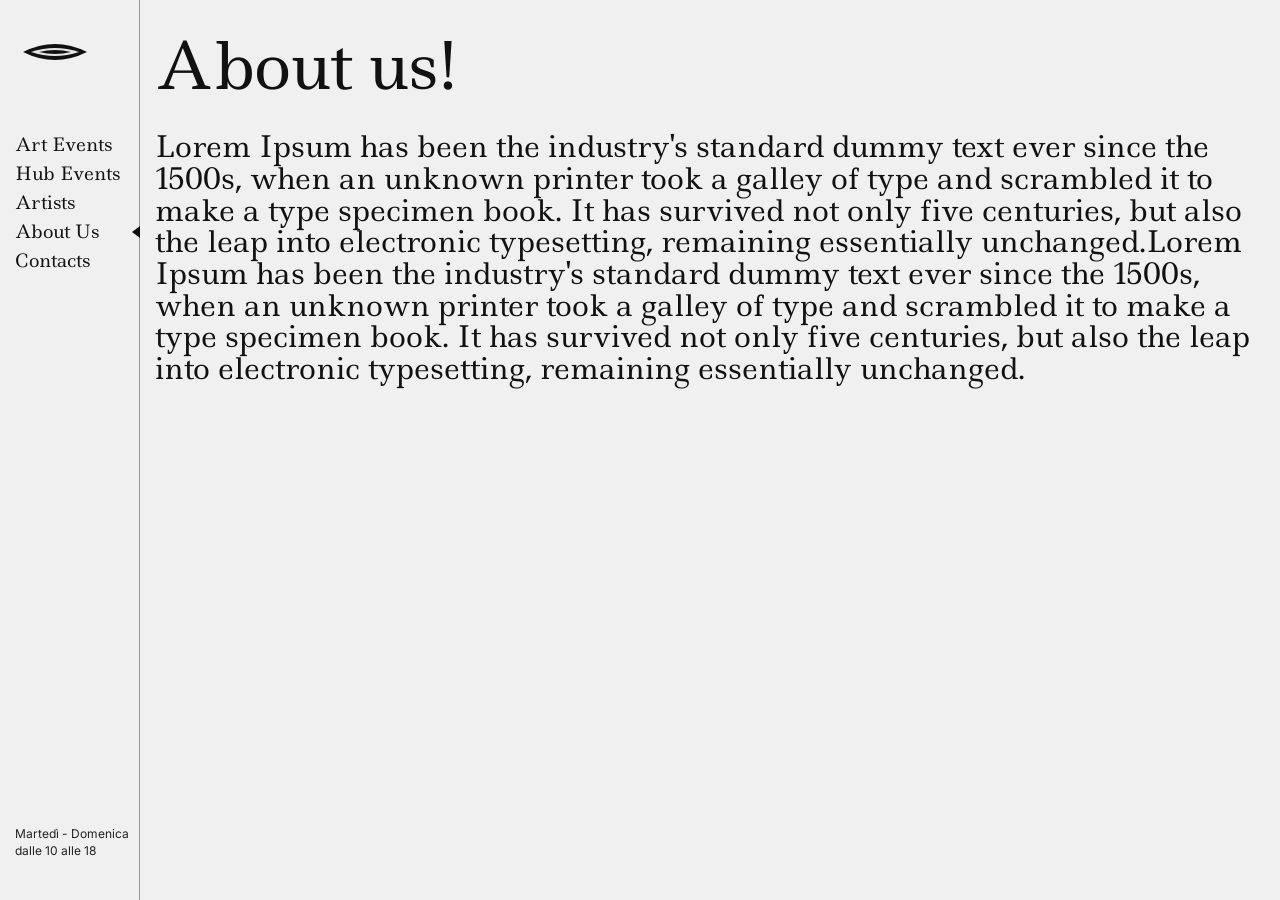
==== about-us.html @ 75cc84e2 "Update about-us.html" ====
<!DOCTYPE html>
<html lang="it">
<head>
    <meta charset="UTF-8">
    <meta name="viewport" content="width=device-width, initial-scale=1.0">
    <title>Aquaria - About Us</title>
    <link rel="preconnect" href="https://fonts.googleapis.com">
    <link rel="preconnect" href="https://fonts.gstatic.com" crossorigin>
    <link href="https://fonts.googleapis.com/css2?family=Inter:wght@400;600;800&family=Ledger&display=swap" rel="stylesheet">
    <link rel="stylesheet" href="style.css">
</head>
<body>

    <header class="mobile-header">
        <a href="index.html" class="logo-mobile">
            <svg viewBox="0 0 100 30" xmlns="http://www.w3.org/2000/svg">
                <path d="M10 15 Q50 -5 90 15 Q50 35 10 15 Z" fill="#111"/>
                <path d="M20 15 Q50 5 80 15 Q50 25 20 15 Z" fill="#e5e5e5"/>
                <path d="M30 15 Q50 10 70 15 Q50 20 30 15 Z" fill="#111"/>
            </svg>
        </a>
        
        <div class="hamburger-menu" id="hamburger-menu">
            <span></span>
            <span></span>
            <span></span>
        </div>
    </header>

    <aside class="sidebar">
        <div class="menu-arrow"></div>

        <a href="index.html" class="logo desktop-logo">
            <svg viewBox="0 0 100 30" xmlns="http://www.w3.org/2000/svg">
                <path d="M10 15 Q50 -5 90 15 Q50 35 10 15 Z" fill="#111"/>
                <path d="M20 15 Q50 5 80 15 Q50 25 20 15 Z" fill="#e5e5e5"/>
                <path d="M30 15 Q50 10 70 15 Q50 20 30 15 Z" fill="#111"/>
            </svg>
        </a>

        <div class="mobile-menu-header">
            <div class="mobile-menu-title">Menu</div>
            <a href="#" class="mobile-lang-switch">Eng-Ita</a>
        </div>

        <nav class="nav-menu">
            <ul>
                <li><a href="art-events.html">Art Events</a></li>
                <li><a href="hub-events.html">Hub Events</a></li>
                <li><a href="artists.html">Artists</a></li>
                <li><a href="about-us.html">About Us</a></li>
                <li><a href="contacts.html">Contacts</a></li>
            </ul>
        </nav>

        <div class="hours">
            Martedì - Domenica<br>
            dalle 10 alle 18
        </div>
    </aside>

    <main class="main-content">
        <header class="content-header" style="margin-bottom: 40px;">
            <h1 class="main-title">About us!</h1>
        </header>
        
        <div class="about-text">
            Lorem Ipsum has been the industry's standard dummy text ever since the 1500s, when an unknown printer took a galley of type and scrambled it to make a type specimen book. It has survived not only five centuries, but also the leap into electronic typesetting, remaining essentially unchanged.Lorem Ipsum has been the industry's standard dummy text ever since the 1500s, when an unknown printer took a galley of type and scrambled it to make a type specimen book. It has survived not only five centuries, but also the leap into electronic typesetting, remaining essentially unchanged.
        </div>
    </main>

    <script src="script.js"></script>
</body>
</html>
---- style.css ----
/* === VARIABILI E RESET === */
:root {
    --bg-color: #f0f0f0; 
    --text-color: #111;
    --sidebar-width: 140px; 
    --font-serif: 'Ledger', serif;
    --font-sans: 'Inter', sans-serif;
}

* { margin: 0; padding: 0; box-sizing: border-box; }

body { background-color: var(--bg-color); color: var(--text-color); display: flex; min-height: 100vh; overflow-x: hidden; }

/* === SIDEBAR E NAVIGAZIONE (Desktop) === */
.sidebar {
    width: var(--sidebar-width); position: fixed; top: 0; left: 0; height: 100vh;
    border-right: 1px solid #999; padding: 40px 15px 30px 15px; display: flex; flex-direction: column;
    background-color: var(--bg-color); z-index: 100;
}
.menu-arrow {
    position: absolute; right: -1px; top: 0; width: 0; height: 0; 
    border-top: 6px solid transparent; border-bottom: 6px solid transparent; border-right: 8px solid #111; 
    transform: translateY(-50%); transition: top 0.25s cubic-bezier(0.25, 1, 0.5, 1), opacity 0.2s ease; 
    pointer-events: none; opacity: 0; 
}
.menu-arrow.show { opacity: 1; }

/* Margine calcolato al millimetro per allineare il menu ai contenuti di destra */
.desktop-logo { display: block; margin-bottom: 68px; width: 100%; max-width: 80px; }
.desktop-logo img, .desktop-logo svg { width: 100%; height: auto; display: block; }

.nav-menu ul { list-style: none; }
.nav-menu li { margin-bottom: 4px; }
.nav-menu a { text-decoration: none; color: var(--text-color); font-family: var(--font-serif); font-size: 1.1rem; transition: color 0.2s ease; display: inline-block; width: 100%; }
.nav-menu a:hover, .nav-menu a.active { color: #111; }

.mobile-menu-header { display: none; }
.hours { margin-top: auto; font-family: var(--font-sans); font-size: 0.75rem; line-height: 1.4; color: #222; margin-bottom: 10px; white-space: nowrap; }

/* === HEADER MOBILE E HAMBURGER === */
.mobile-header { display: none; }
.hamburger-menu { display: flex; width: 30px; height: 22px; cursor: pointer; flex-direction: column; justify-content: space-between; }
.hamburger-menu span { display: block; height: 3px; width: 100%; background-color: var(--text-color); transition: 0.3s ease; }
.hamburger-menu.active span:nth-child(1) { transform: translateY(9.5px) rotate(45deg); }
.hamburger-menu.active span:nth-child(2) { opacity: 0; }
.hamburger-menu.active span:nth-child(3) { transform: translateY(-9.5px) rotate(-45deg); }

/* === MAIN CONTENT === */
.main-content { margin-left: var(--sidebar-width); flex: 1; padding: 40px 15px 0 15px; }
.content-header { display: flex; justify-content: space-between; align-items: flex-start; margin-bottom: 40px; padding-top: 0; }

/* TITOLI (Meno bold e puliti dai margini in eccesso) */
.main-title { 
    font-family: var(--font-serif); 
    font-size: 4rem; 
    line-height: 0.8; 
    margin-bottom: 0; /* Rimosso per non sfasare l'allineamento */
    letter-spacing: -0.02em; 
    font-weight: 300; 
    -webkit-font-smoothing: antialiased; 
    -moz-osx-font-smoothing: grayscale;
}

.events-link { font-family: var(--font-sans); font-size: 1.1rem; color: var(--text-color); text-decoration: none; margin-top: 5px; }
.events-link:hover { text-decoration: underline; }

/* === GALLERY HOME === */
.gallery { display: flex; flex-direction: column; width: 100%; padding-bottom: 50px; }
.gallery-link { display: block; width: 100%; position: relative; margin-bottom: 0; }
.gallery img { width: 100%; height: auto; display: block; border-radius: 8px; object-fit: cover; }
.gallery-overlay { display: none; position: absolute; top: 50%; left: 50%; transform: translate(-50%, -50%); z-index: 10; flex-direction: column; align-items: center; gap: 0; }
.g-date { background-color: white; padding: 2px 6px; font-family: var(--font-sans); font-size: 0.8rem; color: #111; white-space: nowrap; }
.g-artist { background-color: white; padding: 2px 6px; font-family: var(--font-sans); font-size: 0.9rem; font-weight: 400; text-transform: uppercase; color: #111; white-space: nowrap; }

/* === ALTRE PAGINE E FISARMONICA === */
.about-text { font-family: var(--font-serif); font-size: 1.8rem; line-height: 1.1; color: var(--text-color); }
.events-list { width: 100%; border-bottom: 1px solid #111; margin-bottom: 50px; }
.event-item { width: 100%; }

/* Eventi classici: Rimosso padding per allinearsi perfettamente */
.event-header { display: grid; grid-template-columns: 140px 2fr 1fr 80px; padding: 20px 0; cursor: pointer; border-top: 1px solid #111; align-items: start; transition: background-color 0.2s ease; }
.event-item:first-child .event-header { border-top: none; padding-top: 0; }
.event-header:hover { background-color: rgba(0,0,0,0.03); }

.e-date { font-family: var(--font-sans); font-size: 1rem; font-weight: 600; line-height: 1.3; }
.e-title { font-family: var(--font-serif); font-size: 1.35rem; line-height: 1.2; }
.e-loc { font-family: var(--font-sans); font-size: 0.7rem; text-transform: uppercase; line-height: 1.3; color: #333; }

/* Fisarmonica dettagli */
.event-details { max-height: 0; overflow: hidden; opacity: 0; padding: 0; display: grid; grid-template-columns: 140px 2fr 1fr 80px; transition: 0.5s ease; }
.event-item.open .event-details { max-height: 1500px; opacity: 1; padding: 20px 0; }
.e-desc { grid-column: 1 / 3; padding-right: 60px; display: flex; flex-direction: column; }
.e-desc p { font-family: var(--font-serif); font-size: 0.95rem; line-height: 1.15; margin-bottom: 25px; }
.buy-tickets { font-family: var(--font-sans); font-weight: 600; font-size: 1rem; color: #111; text-decoration: none; margin-top: auto; margin-bottom: 20px; }
.e-image { grid-column: 3 / 5; display: flex; }
.e-image img { width: 100%; height: 100%; min-height: 400px; object-fit: cover; display: block; }

/* === ARTISTS MENU === */
.artist-header { 
    display: grid; 
    grid-template-columns: 2fr 2fr 1fr; 
    padding: 20px 0; 
    cursor: pointer; 
    border-top: 1px solid #111; 
    align-items: center; 
    transition: background-color 0.2s ease; 
}
.event-item:first-child .artist-header { border-top: none; padding-top: 0; }
.artist-header:hover { background-color: rgba(0,0,0,0.03); }

/* Nome dell'artista meno bold (600 invece di 800) */
.a-name { font-family: var(--font-sans); font-size: 1.1rem; font-weight: 600; }
.a-category { font-family: var(--font-serif); font-size: 1.1rem; }
.a-date { font-family: var(--font-serif); font-size: 1.1rem; text-align: right; }

.a-desc { grid-column: 1 / -1; padding-right: 0; }
.a-desc p { font-family: var(--font-sans); font-size: 0.95rem; line-height: 1.3; margin-bottom: 20px; }

/* === TEMA BLU PER HUB EVENTS === */
body.hub-page .main-title, body.hub-page .e-date, body.hub-page .e-title, body.hub-page .e-loc, body.hub-page .buy-tickets, body.hub-page .event-header::after { color: #0000ff; }
body.hub-page .events-list, body.hub-page .event-header { border-color: #0000ff; }
body.hub-page .event-item:first-child .event-header { border-top: none; }
body.hub-page .hamburger-menu span { background-color: #0000ff; }
body.hub-page .buy-tickets:hover, body.hub-page .events-link:hover { color: #0000aa; }
body.hub-page .mobile-menu-title, body.hub-page .mobile-lang-switch { color: #0000ff; }
body.hub-page .nav-menu li { border-color: #0000ff; }

/* ========================================================= */
/* === MOBILE (Smartphone)                               === */
/* ========================================================= */
@media (max-width: 768px) {
    .mobile-header { display: flex; justify-content: space-between; align-items: center; position: fixed; top: 0; left: 0; width: 100%; height: 70px; background: var(--bg-color); z-index: 1002; padding: 0 20px; }
    .logo-mobile { width: 70px; display: block; }
    .logo-mobile img, .logo-mobile svg { width: 100%; height: auto; display: block; }
    
    .sidebar { transform: translateX(-100%); width: 100%; padding: 90px 20px 30px 20px; transition: 0.3s ease; border-right: none; z-index: 1001; }
    .sidebar.open { transform: translateX(0); }
    .desktop-logo, .menu-arrow, .hours { display: none; }
    
    .mobile-menu-header { display: flex; justify-content: space-between; align-items: flex-end; margin-bottom: 15px; }
    .mobile-menu-title { font-family: var(--font-serif); font-size: 2.8rem; line-height: 1; color: var(--text-color); }
    
    /* Lingua menu mobile meno bold (600) */
    .mobile-lang-switch { font-family: var(--font-sans); font-weight: 600; font-size: 0.9rem; color: var(--text-color); text-decoration: none; margin-bottom: 4px; }

    .nav-menu ul { border-top: none; } 
    .nav-menu li { margin-bottom: 0; border-bottom: 1px solid #111; }
    
    /* Voci menu mobile meno bold (600) */
    .nav-menu a { font-family: var(--font-sans); font-weight: 600; font-size: 1.1rem; padding: 15px 0; display: block; }

    .main-content { margin-left: 0; padding: 100px 15px 0 15px; }

    /* REGOLE SPECIFICHE HOME MOBILE */
    body.home-page .main-content { padding: 70px 0 0 0; }
    body.home-page .content-header { display: none; }
    body.home-page .gallery img { border-radius: 0; }
    body.home-page .gallery-overlay { display: flex; } 
    
    /* REGOLE GENERALI EVENTI E ARTISTI MOBILE */
    .content-header { flex-direction: column; margin-bottom: 45px; }
    .main-title { font-size: 1.8rem; }
    .events-link { display: none; } 
    
    .event-header { grid-template-columns: 80px 1fr 20px; gap: 10px; padding: 15px 0; align-items: start; }
    .event-item:first-child .event-header, .event-item:first-child .artist-header { padding-top: 0; }
    .e-date { font-size: 0.95rem; font-weight: 800; }
    .e-title { font-size: 1.15rem; }
    .e-loc { display: none; } 
    
    .event-header::after { content: '+'; font-size: 2.2rem; font-weight: 300; font-family: var(--font-sans); justify-self: end; align-self: center; line-height: 0; }
    .event-item.open .event-header::after { content: '−'; font-size: 2.6rem; }

    .event-item.open .event-details { display: flex; flex-direction: column; padding: 10px 0 20px 0; }
    .e-desc { display: contents; }
    .e-desc p { order: 1; padding: 0; margin-bottom: 15px; font-family: var(--font-sans); } 
    .e-image { order: 2; width: 100%; margin-bottom: 0; } 
    .e-image img { min-height: auto; border-radius: 0; } 
    .buy-tickets { order: 3; margin: 15px 0 0 0; font-size: 1.1rem; font-weight: 800; } 

    /* REGOLE SPECIFICHE ARTISTI MOBILE */
    .artist-header { grid-template-columns: 1fr auto; padding: 15px 0; align-items: start; }
    .a-name { font-size: 1rem; grid-column: 1 / 2; }
    .a-category { font-size: 0.95rem; grid-column: 1 / 2; grid-row: 2; color: #555; margin-top: 5px;}
    .a-date { font-size: 0.95rem; grid-column: 2 / 3; grid-row: 1; text-align: right; }
}
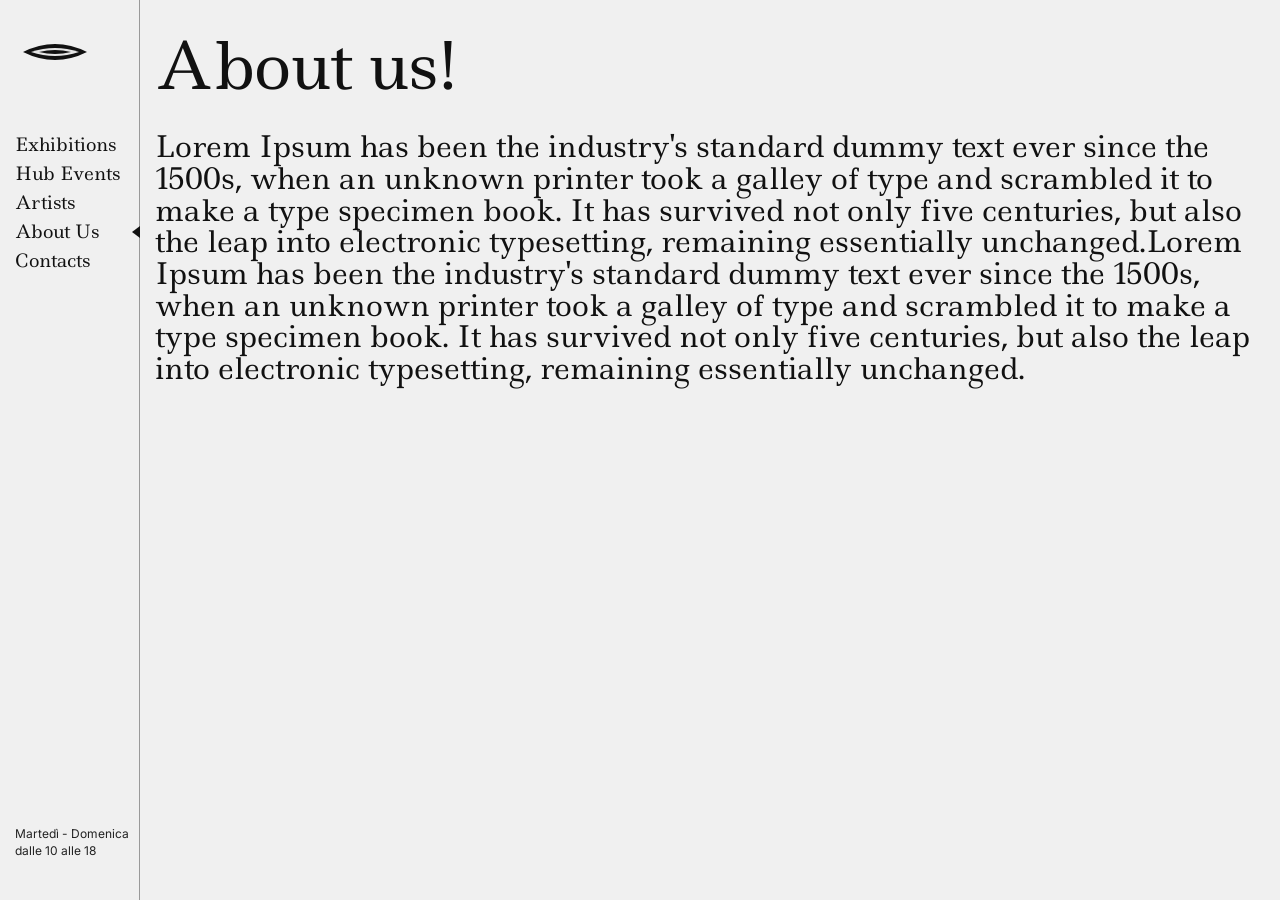
==== commit f4514736: "Update about-us.html" ====
--- a/about-us.html
+++ b/about-us.html
@@ -45,7 +45,7 @@
 
         <nav class="nav-menu">
             <ul>
-                <li><a href="art-events.html">Art Events</a></li>
+                <li><a href="art-events.html">Exhibitions</a></li>
                 <li><a href="hub-events.html">Hub Events</a></li>
                 <li><a href="artists.html">Artists</a></li>
                 <li><a href="about-us.html">About Us</a></li>
--- a/style.css
+++ b/style.css
@@ -54,7 +54,7 @@
     font-family: var(--font-serif); 
     font-size: 4rem; 
     line-height: 0.8; 
-    margin-bottom: 0; /* Rimosso per non sfasare l'allineamento */
+    margin-bottom: 0; 
     letter-spacing: -0.02em; 
     font-weight: 300; 
     -webkit-font-smoothing: antialiased; 
@@ -77,7 +77,7 @@
 .events-list { width: 100%; border-bottom: 1px solid #111; margin-bottom: 50px; }
 .event-item { width: 100%; }
 
-/* Eventi classici: Rimosso padding per allinearsi perfettamente */
+/* Eventi classici */
 .event-header { display: grid; grid-template-columns: 140px 2fr 1fr 80px; padding: 20px 0; cursor: pointer; border-top: 1px solid #111; align-items: start; transition: background-color 0.2s ease; }
 .event-item:first-child .event-header { border-top: none; padding-top: 0; }
 .event-header:hover { background-color: rgba(0,0,0,0.03); }
@@ -108,7 +108,7 @@
 .event-item:first-child .artist-header { border-top: none; padding-top: 0; }
 .artist-header:hover { background-color: rgba(0,0,0,0.03); }
 
-/* Nome dell'artista meno bold (600 invece di 800) */
+/* Nome dell'artista meno bold */
 .a-name { font-family: var(--font-sans); font-size: 1.1rem; font-weight: 600; }
 .a-category { font-family: var(--font-serif); font-size: 1.1rem; }
 .a-date { font-family: var(--font-serif); font-size: 1.1rem; text-align: right; }
@@ -116,14 +116,13 @@
 .a-desc { grid-column: 1 / -1; padding-right: 0; }
 .a-desc p { font-family: var(--font-sans); font-size: 0.95rem; line-height: 1.3; margin-bottom: 20px; }
 
-/* === TEMA BLU PER HUB EVENTS === */
+/* === TEMA BLU PER HUB EVENTS (Solo contenuti centrali) === */
 body.hub-page .main-title, body.hub-page .e-date, body.hub-page .e-title, body.hub-page .e-loc, body.hub-page .buy-tickets, body.hub-page .event-header::after { color: #0000ff; }
 body.hub-page .events-list, body.hub-page .event-header { border-color: #0000ff; }
 body.hub-page .event-item:first-child .event-header { border-top: none; }
-body.hub-page .hamburger-menu span { background-color: #0000ff; }
 body.hub-page .buy-tickets:hover, body.hub-page .events-link:hover { color: #0000aa; }
-body.hub-page .mobile-menu-title, body.hub-page .mobile-lang-switch { color: #0000ff; }
-body.hub-page .nav-menu li { border-color: #0000ff; }
+/* Niente più regole blu per .hamburger-menu, .mobile-menu-title, .nav-menu ecc. Resteranno neri. */
+
 
 /* ========================================================= */
 /* === MOBILE (Smartphone)                               === */
@@ -162,14 +161,17 @@
     .main-title { font-size: 1.8rem; }
     .events-link { display: none; } 
     
-    .event-header { grid-template-columns: 80px 1fr 20px; gap: 10px; padding: 15px 0; align-items: start; }
+    /* TITOLI EVENTI MOBILE */
+    .event-header { grid-template-columns: 75px 1fr 20px; gap: 10px; padding: 15px 0; align-items: start; }
     .event-item:first-child .event-header, .event-item:first-child .artist-header { padding-top: 0; }
-    .e-date { font-size: 0.95rem; font-weight: 800; }
-    .e-title { font-size: 1.15rem; }
+    
+    .e-date { font-size: 0.75rem; font-weight: 800; line-height: 1.2; } 
+    .e-title { font-size: 0.85rem; line-height: 1.15; } 
     .e-loc { display: none; } 
     
-    .event-header::after { content: '+'; font-size: 2.2rem; font-weight: 300; font-family: var(--font-sans); justify-self: end; align-self: center; line-height: 0; }
-    .event-item.open .event-header::after { content: '−'; font-size: 2.6rem; }
+    /* Dimensioni di + e - */
+    .event-header::after { content: '+'; font-size: 1.3rem; font-weight: 300; font-family: var(--font-sans); justify-self: end; align-self: center; line-height: 0; }
+    .event-item.open .event-header::after { content: '−'; font-size: 1.6rem; }
 
     .event-item.open .event-details { display: flex; flex-direction: column; padding: 10px 0 20px 0; }
     .e-desc { display: contents; }
@@ -180,7 +182,7 @@
 
     /* REGOLE SPECIFICHE ARTISTI MOBILE */
     .artist-header { grid-template-columns: 1fr auto; padding: 15px 0; align-items: start; }
-    .a-name { font-size: 1rem; grid-column: 1 / 2; }
-    .a-category { font-size: 0.95rem; grid-column: 1 / 2; grid-row: 2; color: #555; margin-top: 5px;}
-    .a-date { font-size: 0.95rem; grid-column: 2 / 3; grid-row: 1; text-align: right; }
+    .a-name { font-size: 0.85rem; grid-column: 1 / 2; line-height: 1.15; } 
+    .a-category { font-size: 0.75rem; grid-column: 1 / 2; grid-row: 2; color: #555; margin-top: 3px; }
+    .a-date { font-size: 0.75rem; grid-column: 2 / 3; grid-row: 1; text-align: right; }
 }
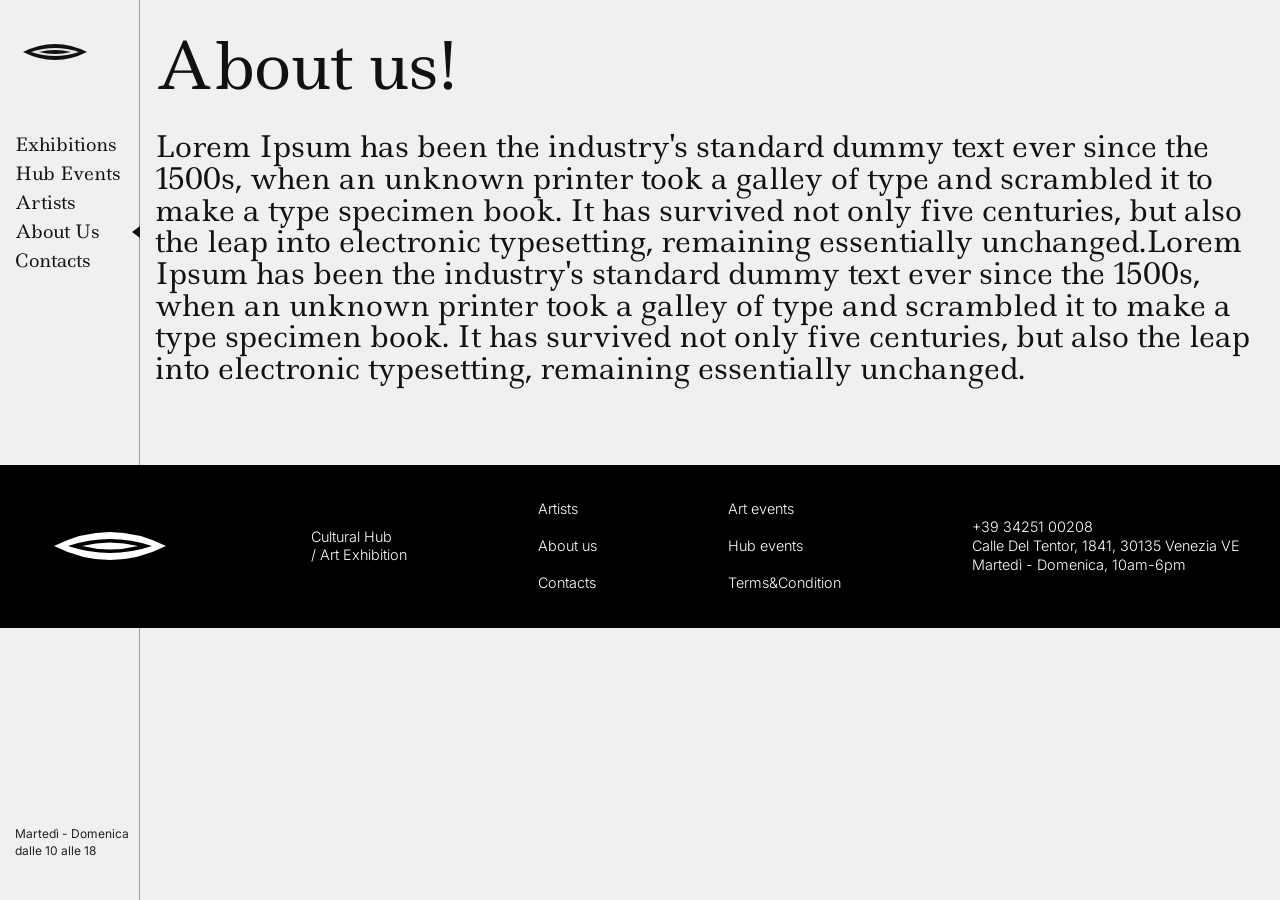
==== commit 3bbdf7c6: "Update about-us.html" ====
--- a/about-us.html
+++ b/about-us.html
@@ -67,6 +67,40 @@
         <div class="about-text">
             Lorem Ipsum has been the industry's standard dummy text ever since the 1500s, when an unknown printer took a galley of type and scrambled it to make a type specimen book. It has survived not only five centuries, but also the leap into electronic typesetting, remaining essentially unchanged.Lorem Ipsum has been the industry's standard dummy text ever since the 1500s, when an unknown printer took a galley of type and scrambled it to make a type specimen book. It has survived not only five centuries, but also the leap into electronic typesetting, remaining essentially unchanged.
         </div>
+        <!-- INIZIO FOOTER (Da inserire prima di </main>) -->
+        <footer class="site-footer">
+            <div class="footer-logo">
+                <svg viewBox="0 0 100 30" xmlns="http://www.w3.org/2000/svg">
+                    <path d="M10 15 Q50 -5 90 15 Q50 35 10 15 Z" fill="#fff"/>
+                    <path d="M20 15 Q50 5 80 15 Q50 25 20 15 Z" fill="#000"/>
+                    <path d="M30 15 Q50 10 70 15 Q50 20 30 15 Z" fill="#fff"/>
+                </svg>
+            </div>
+            
+            <div class="footer-col">
+                Cultural Hub<br>
+                / Art Exhibition
+            </div>
+            
+            <div class="footer-col">
+                <a href="artists.html">Artists</a><br>
+                <a href="about-us.html">About us</a><br>
+                <a href="contacts.html">Contacts</a>
+            </div>
+            
+            <div class="footer-col">
+                <a href="art-events.html">Art events</a><br>
+                <a href="hub-events.html">Hub events</a><br>
+                <a href="#">Terms&Condition</a>
+            </div>
+            
+            <div class="footer-col">
+                +39 34251 00208<br>
+                Calle Del Tentor, 1841, 30135 Venezia VE<br>
+                Martedì - Domenica, 10am-6pm
+            </div>
+        </footer>
+        <!-- FINE FOOTER -->
     </main>
 
     <script src="script.js"></script>
--- a/style.css
+++ b/style.css
@@ -1,10 +1,10 @@
 /* === VARIABILI E RESET === */
 :root {
-    --bg-color: #f0f0f0; 
-    --text-color: #111;
-    --sidebar-width: 140px; 
-    --font-serif: 'Ledger', serif;
-    --font-sans: 'Inter', sans-serif;
+--bg-color: #f0f0f0;
+--text-color: #111;
+--sidebar-width: 140px;
+--font-serif: 'Ledger', serif;
+--font-sans: 'Inter', sans-serif;
 }
 
 * { margin: 0; padding: 0; box-sizing: border-box; }
@@ -13,15 +13,15 @@
 
 /* === SIDEBAR E NAVIGAZIONE (Desktop) === */
 .sidebar {
-    width: var(--sidebar-width); position: fixed; top: 0; left: 0; height: 100vh;
-    border-right: 1px solid #999; padding: 40px 15px 30px 15px; display: flex; flex-direction: column;
-    background-color: var(--bg-color); z-index: 100;
+width: var(--sidebar-width); position: fixed; top: 0; left: 0; height: 100vh;
+border-right: 1px solid #999; padding: 40px 15px 30px 15px; display: flex; flex-direction: column;
+background-color: var(--bg-color); z-index: 100;
 }
 .menu-arrow {
-    position: absolute; right: -1px; top: 0; width: 0; height: 0; 
-    border-top: 6px solid transparent; border-bottom: 6px solid transparent; border-right: 8px solid #111; 
-    transform: translateY(-50%); transition: top 0.25s cubic-bezier(0.25, 1, 0.5, 1), opacity 0.2s ease; 
-    pointer-events: none; opacity: 0; 
+position: absolute; right: -1px; top: 0; width: 0; height: 0;
+border-top: 6px solid transparent; border-bottom: 6px solid transparent; border-right: 8px solid #111;
+transform: translateY(-50%); transition: top 0.25s cubic-bezier(0.25, 1, 0.5, 1), opacity 0.2s ease;
+pointer-events: none; opacity: 0;
 }
 .menu-arrow.show { opacity: 1; }
 
@@ -50,15 +50,15 @@
 .content-header { display: flex; justify-content: space-between; align-items: flex-start; margin-bottom: 40px; padding-top: 0; }
 
 /* TITOLI (Meno bold e puliti dai margini in eccesso) */
-.main-title { 
-    font-family: var(--font-serif); 
-    font-size: 4rem; 
-    line-height: 0.8; 
-    margin-bottom: 0; 
-    letter-spacing: -0.02em; 
-    font-weight: 300; 
-    -webkit-font-smoothing: antialiased; 
-    -moz-osx-font-smoothing: grayscale;
+.main-title {
+font-family: var(--font-serif);
+font-size: 4rem;
+line-height: 0.8;
+margin-bottom: 0;
+letter-spacing: -0.02em;
+font-weight: 300;
+-webkit-font-smoothing: antialiased;
+-moz-osx-font-smoothing: grayscale;
 }
 
 .events-link { font-family: var(--font-sans); font-size: 1.1rem; color: var(--text-color); text-decoration: none; margin-top: 5px; }
@@ -71,6 +71,15 @@
 .gallery-overlay { display: none; position: absolute; top: 50%; left: 50%; transform: translate(-50%, -50%); z-index: 10; flex-direction: column; align-items: center; gap: 0; }
 .g-date { background-color: white; padding: 2px 6px; font-family: var(--font-sans); font-size: 0.8rem; color: #111; white-space: nowrap; }
 .g-artist { background-color: white; padding: 2px 6px; font-family: var(--font-sans); font-size: 0.9rem; font-weight: 400; text-transform: uppercase; color: #111; white-space: nowrap; }
+
+/* ========================================================= */
+/* === OVERRIDE HOME PAGE FULL SCREEN (Desktop & Mobile) === */
+/* ========================================================= */
+body.home-page .main-content { padding: 0; } /* Rimuove i bordi laterali e superiori */
+body.home-page .gallery { padding-bottom: 0; } /* Rimuove lo spazio bianco a fine pagina */
+body.home-page .content-header { display: none; } /* Nasconde il titolo "Aquaria" in alto */
+body.home-page .gallery img { border-radius: 0; } /* Immagini a spigolo vivo senza stondature */
+body.home-page .gallery-overlay { display: flex; } /* Mostra i riquadri bianchi con i testi anche su PC */
 
 /* === ALTRE PAGINE E FISARMONICA === */
 .about-text { font-family: var(--font-serif); font-size: 1.8rem; line-height: 1.1; color: var(--text-color); }
@@ -96,14 +105,14 @@
 .e-image img { width: 100%; height: 100%; min-height: 400px; object-fit: cover; display: block; }
 
 /* === ARTISTS MENU === */
-.artist-header { 
-    display: grid; 
-    grid-template-columns: 2fr 2fr 1fr; 
-    padding: 20px 0; 
-    cursor: pointer; 
-    border-top: 1px solid #111; 
-    align-items: center; 
-    transition: background-color 0.2s ease; 
+.artist-header {
+display: grid;
+grid-template-columns: 2fr 2fr 1fr;
+padding: 20px 0;
+cursor: pointer;
+border-top: 1px solid #111;
+align-items: center;
+transition: background-color 0.2s ease;
 }
 .event-item:first-child .artist-header { border-top: none; padding-top: 0; }
 .artist-header:hover { background-color: rgba(0,0,0,0.03); }
@@ -121,68 +130,304 @@
 body.hub-page .events-list, body.hub-page .event-header { border-color: #0000ff; }
 body.hub-page .event-item:first-child .event-header { border-top: none; }
 body.hub-page .buy-tickets:hover, body.hub-page .events-link:hover { color: #0000aa; }
-/* Niente più regole blu per .hamburger-menu, .mobile-menu-title, .nav-menu ecc. Resteranno neri. */
-
-
-/* ========================================================= */
-/* === MOBILE (Smartphone)                               === */
+
+
+/* ========================================================= */
+/* === MOBILE (Smartphone) === */
 /* ========================================================= */
 @media (max-width: 768px) {
-    .mobile-header { display: flex; justify-content: space-between; align-items: center; position: fixed; top: 0; left: 0; width: 100%; height: 70px; background: var(--bg-color); z-index: 1002; padding: 0 20px; }
-    .logo-mobile { width: 70px; display: block; }
-    .logo-mobile img, .logo-mobile svg { width: 100%; height: auto; display: block; }
+.mobile-header { display: flex; justify-content: space-between; align-items: center; position: fixed; top: 0; left: 0; width: 100%; height: 70px; background: var(--bg-color); z-index: 1002; padding: 0 20px; }
+.logo-mobile { width: 70px; display: block; }
+.logo-mobile img, .logo-mobile svg { width: 100%; height: auto; display: block; }
+
+.sidebar { transform: translateX(-100%); width: 100%; padding: 90px 20px 30px 20px; transition: 0.3s ease; border-right: none; z-index: 1001; }
+.sidebar.open { transform: translateX(0); }
+.desktop-logo, .menu-arrow, .hours { display: none; }
+
+.mobile-menu-header { display: flex; justify-content: space-between; align-items: flex-end; margin-bottom: 15px; }
+.mobile-menu-title { font-family: var(--font-serif); font-size: 2.8rem; line-height: 1; color: var(--text-color); }
+
+.mobile-lang-switch { font-family: var(--font-sans); font-weight: 600; font-size: 0.9rem; color: var(--text-color); text-decoration: none; margin-bottom: 4px; }
+
+.nav-menu ul { border-top: none; }
+.nav-menu li { margin-bottom: 0; border-bottom: 1px solid #111; }
+
+.nav-menu a { font-family: var(--font-sans); font-weight: 600; font-size: 1.1rem; padding: 15px 0; display: block; }
+
+.main-content { margin-left: 0; padding: 100px 15px 0 15px; }
+
+/* REGOLE SPECIFICHE HOME MOBILE (Aggiunta per gestire l'header mobile fisso) */
+body.home-page .main-content { padding: 70px 0 0 0; }
+
+/* REGOLE GENERALI EVENTI E ARTISTI MOBILE */
+.content-header { flex-direction: column; margin-bottom: 45px; }
+.main-title { font-size: 1.8rem; }
+.events-link { display: none; }
+
+/* TITOLI EVENTI MOBILE */
+.event-header { grid-template-columns: 75px 1fr 20px; gap: 10px; padding: 15px 0; align-items: start; }
+.event-item:first-child .event-header, .event-item:first-child .artist-header { padding-top: 0; }
+
+.e-date { font-size: 0.75rem; font-weight: 800; line-height: 1.2; }
+.e-title { font-size: 0.85rem; line-height: 1.15; }
+.e-loc { display: none; }
+
+/* Dimensioni di + e - */
+.event-header::after { content: '+'; font-size: 1.3rem; font-weight: 300; font-family: var(--font-sans); justify-self: end; align-self: center; line-height: 0; }
+.event-item.open .event-header::after { content: '−'; font-size: 1.6rem; }
+
+.event-item.open .event-details { display: flex; flex-direction: column; padding: 10px 0 20px 0; }
+.e-desc { display: contents; }
+.e-desc p { order: 1; padding: 0; margin-bottom: 15px; font-family: var(--font-sans); }
+.e-image { order: 2; width: 100%; margin-bottom: 0; }
+.e-image img { min-height: auto; border-radius: 0; }
+.buy-tickets { order: 3; margin: 15px 0 0 0; font-size: 1.1rem; font-weight: 800; }
+
+/* REGOLE SPECIFICHE ARTISTI MOBILE */
+.artist-header { grid-template-columns: 1fr auto; padding: 15px 0; align-items: start; }
+.a-name { font-size: 0.85rem; grid-column: 1 / 2; line-height: 1.15; }
+.a-category { font-size: 0.75rem; grid-column: 1 / 2; grid-row: 2; color: #555; margin-top: 3px; }
+.a-date { font-size: 0.75rem; grid-column: 2 / 3; grid-row: 1; text-align: right; }
+}
+/* ========================================================= */
+/* === FOOTER NERO (Desktop & Mobile)                    === */
+/* ========================================================= */
+.site-footer {
+    background-color: #000;
+    color: #fff;
+    padding: 60px 40px;
+    display: flex;
+    justify-content: space-between;
+    align-items: center; /* Allinea gli elementi al centro verticalmente come nel mockup */
+    font-family: var(--font-sans);
+    font-size: 0.9rem;
+    line-height: 1.5;
+    margin: 80px -15px 0 -15px; /* Allarga il footer ignorando il padding di 15px del main-content */
+}
+
+/* Regola specifica per la home: si attacca direttamente sotto le immagini a schermo intero */
+body.home-page .site-footer {
+    margin-left: 0;
+    margin-right: 0;
+    margin-top: 0; 
+}
+
+.footer-logo {
+    width: 140px;
+}
+
+.footer-logo svg {
+    width: 100%;
+    height: auto;
+    display: block;
+}
+
+.footer-col {
+    display: flex;
+    flex-direction: column;
+}
+
+.footer-col a {
+    color: #fff;
+    text-decoration: none;
+    transition: opacity 0.2s ease;
+}
+
+.footer-col a:hover {
+    opacity: 0.6; /* Effetto hover leggero sui link del footer */
+}
+
+/* ========================================================= */
+/* === FOOTER NERO (Desktop & Mobile)                    === */
+/* ========================================================= */
+.site-footer {
+    background-color: #000;
+    color: #fff;
+    padding: 60px 40px;
+    display: flex;
+    justify-content: space-between;
+    align-items: center; 
+    font-family: var(--font-sans);
+    font-size: 0.9rem;
+    line-height: 1.5;
     
-    .sidebar { transform: translateX(-100%); width: 100%; padding: 90px 20px 30px 20px; transition: 0.3s ease; border-right: none; z-index: 1001; }
-    .sidebar.open { transform: translateX(0); }
-    .desktop-logo, .menu-arrow, .hours { display: none; }
+    /* SOLUZIONE FULL-WIDTH: Scavalca la sidebar e il padding */
+    position: relative;
+    z-index: 105; /* Supera lo z-index 100 della sidebar, così non viene bloccato */
+    margin-top: 80px;
+    margin-left: calc(-1 * var(--sidebar-width) - 15px); /* Si allarga a sinistra */
+    margin-right: -15px; /* Si allarga a destra */
+}
+
+/* Regola per la Home Desktop (che non ha i 15px di padding laterale) */
+body.home-page .site-footer {
+    margin-left: calc(-1 * var(--sidebar-width));
+    margin-right: 0;
+    margin-top: 0; 
+}
+
+.footer-logo {
+    width: 140px;
+}
+
+.footer-logo svg {
+    width: 100%;
+    height: auto;
+    display: block;
+}
+
+.footer-col {
+    display: flex;
+    flex-direction: column;
+}
+
+.footer-col a {
+    color: #fff;
+    text-decoration: none;
+    transition: opacity 0.2s ease;
+}
+
+.footer-col a:hover {
+    opacity: 0.6;
+}
+
+/* ========================================================= */
+/* === FOOTER NERO (Desktop & Mobile)                    === */
+/* ========================================================= */
+.site-footer {
+    background-color: #000;
+    color: #fff;
+    padding: 35px 40px; /* Padding ridotto per rendere il footer meno alto */
+    display: flex;
+    justify-content: space-between;
+    align-items: center; 
+    font-family: var(--font-sans);
+    font-size: 0.9rem;
+    line-height: 1.3; /* Interlinea ridotta per avvicinare i link tra loro */
+    font-weight: 300; /* Font meno bold, più elegante */
+    -webkit-font-smoothing: antialiased; 
+    -moz-osx-font-smoothing: grayscale;
     
-    .mobile-menu-header { display: flex; justify-content: space-between; align-items: flex-end; margin-bottom: 15px; }
-    .mobile-menu-title { font-family: var(--font-serif); font-size: 2.8rem; line-height: 1; color: var(--text-color); }
+    /* SOLUZIONE FULL-WIDTH: Scavalca la sidebar e il padding */
+    position: relative;
+    z-index: 105; 
+    margin-top: 80px;
+    margin-left: calc(-1 * var(--sidebar-width) - 15px); 
+    margin-right: -15px; 
+}
+
+/* Regola per la Home Desktop (che non ha i 15px di padding laterale) */
+body.home-page .site-footer {
+    margin-left: calc(-1 * var(--sidebar-width));
+    margin-right: 0;
+    margin-top: 0; 
+}
+
+.footer-logo {
+    width: 140px;
+}
+
+.footer-logo svg {
+    width: 100%;
+    height: auto;
+    display: block;
+}
+
+.footer-col {
+    display: flex;
+    flex-direction: column;
+}
+
+.footer-col a {
+    color: #fff;
+    text-decoration: none;
+    transition: opacity 0.2s ease;
+    font-weight: 300; /* Assicura che anche i link siano meno bold */
+}
+
+.footer-col a:hover {
+    opacity: 0.6;
+}
+
+/* ========================================================= */
+/* === FOOTER NERO (Desktop & Mobile)                    === */
+/* ========================================================= */
+.site-footer {
+    background-color: #000;
+    color: #fff;
+    padding: 35px 40px; /* Padding ridotto per rendere il footer meno alto */
+    display: flex;
+    justify-content: space-between;
+    align-items: center; 
+    font-family: var(--font-sans);
+    font-size: 0.9rem;
+    line-height: 1.3; /* Interlinea ridotta per avvicinare i link tra loro */
+    font-weight: 300; /* Font meno bold, più elegante */
+    -webkit-font-smoothing: antialiased; 
+    -moz-osx-font-smoothing: grayscale;
     
-    /* Lingua menu mobile meno bold (600) */
-    .mobile-lang-switch { font-family: var(--font-sans); font-weight: 600; font-size: 0.9rem; color: var(--text-color); text-decoration: none; margin-bottom: 4px; }
-
-    .nav-menu ul { border-top: none; } 
-    .nav-menu li { margin-bottom: 0; border-bottom: 1px solid #111; }
+    /* SOLUZIONE FULL-WIDTH: Scavalca la sidebar e il padding */
+    position: relative;
+    z-index: 105; 
+    margin-top: 80px;
+    margin-left: calc(-1 * var(--sidebar-width) - 15px); 
+    margin-right: -15px; 
+}
+
+/* Regola per la Home Desktop (che non ha i 15px di padding laterale) */
+body.home-page .site-footer {
+    margin-left: calc(-1 * var(--sidebar-width));
+    margin-right: 0;
+    margin-top: 0; 
+}
+
+.footer-logo {
+    width: 140px;
+}
+
+.footer-logo svg {
+    width: 100%;
+    height: auto;
+    display: block;
+}
+
+.footer-col {
+    display: flex;
+    flex-direction: column;
+}
+
+.footer-col a {
+    color: #fff;
+    text-decoration: none;
+    transition: opacity 0.2s ease;
+    font-weight: 300; /* Assicura che anche i link siano meno bold */
+}
+
+.footer-col a:hover {
+    opacity: 0.6;
+}
+
+/* === FOOTER MOBILE === */
+@media (max-width: 768px) {
+    .site-footer {
+        flex-direction: column;
+        align-items: flex-start; 
+        gap: 25px; /* Gap ridotto tra le colonne su mobile */
+        padding: 40px 20px; /* Padding ridotto anche su smartphone */
+        
+        /* Su mobile la sidebar scompare, quindi compensiamo solo i 15px di bordo */
+        margin-left: -15px;
+        margin-right: -15px;
+        margin-top: 60px;
+    }
     
-    /* Voci menu mobile meno bold (600) */
-    .nav-menu a { font-family: var(--font-sans); font-weight: 600; font-size: 1.1rem; padding: 15px 0; display: block; }
-
-    .main-content { margin-left: 0; padding: 100px 15px 0 15px; }
-
-    /* REGOLE SPECIFICHE HOME MOBILE */
-    body.home-page .main-content { padding: 70px 0 0 0; }
-    body.home-page .content-header { display: none; }
-    body.home-page .gallery img { border-radius: 0; }
-    body.home-page .gallery-overlay { display: flex; } 
-    
-    /* REGOLE GENERALI EVENTI E ARTISTI MOBILE */
-    .content-header { flex-direction: column; margin-bottom: 45px; }
-    .main-title { font-size: 1.8rem; }
-    .events-link { display: none; } 
-    
-    /* TITOLI EVENTI MOBILE */
-    .event-header { grid-template-columns: 75px 1fr 20px; gap: 10px; padding: 15px 0; align-items: start; }
-    .event-item:first-child .event-header, .event-item:first-child .artist-header { padding-top: 0; }
-    
-    .e-date { font-size: 0.75rem; font-weight: 800; line-height: 1.2; } 
-    .e-title { font-size: 0.85rem; line-height: 1.15; } 
-    .e-loc { display: none; } 
-    
-    /* Dimensioni di + e - */
-    .event-header::after { content: '+'; font-size: 1.3rem; font-weight: 300; font-family: var(--font-sans); justify-self: end; align-self: center; line-height: 0; }
-    .event-item.open .event-header::after { content: '−'; font-size: 1.6rem; }
-
-    .event-item.open .event-details { display: flex; flex-direction: column; padding: 10px 0 20px 0; }
-    .e-desc { display: contents; }
-    .e-desc p { order: 1; padding: 0; margin-bottom: 15px; font-family: var(--font-sans); } 
-    .e-image { order: 2; width: 100%; margin-bottom: 0; } 
-    .e-image img { min-height: auto; border-radius: 0; } 
-    .buy-tickets { order: 3; margin: 15px 0 0 0; font-size: 1.1rem; font-weight: 800; } 
-
-    /* REGOLE SPECIFICHE ARTISTI MOBILE */
-    .artist-header { grid-template-columns: 1fr auto; padding: 15px 0; align-items: start; }
-    .a-name { font-size: 0.85rem; grid-column: 1 / 2; line-height: 1.15; } 
-    .a-category { font-size: 0.75rem; grid-column: 1 / 2; grid-row: 2; color: #555; margin-top: 3px; }
-    .a-date { font-size: 0.75rem; grid-column: 2 / 3; grid-row: 1; text-align: right; }
-}
+    body.home-page .site-footer {
+        margin-left: 0;
+        margin-right: 0;
+        margin-top: 0;
+    }
+
+    .footer-logo {
+        width: 110px;
+    }
+}
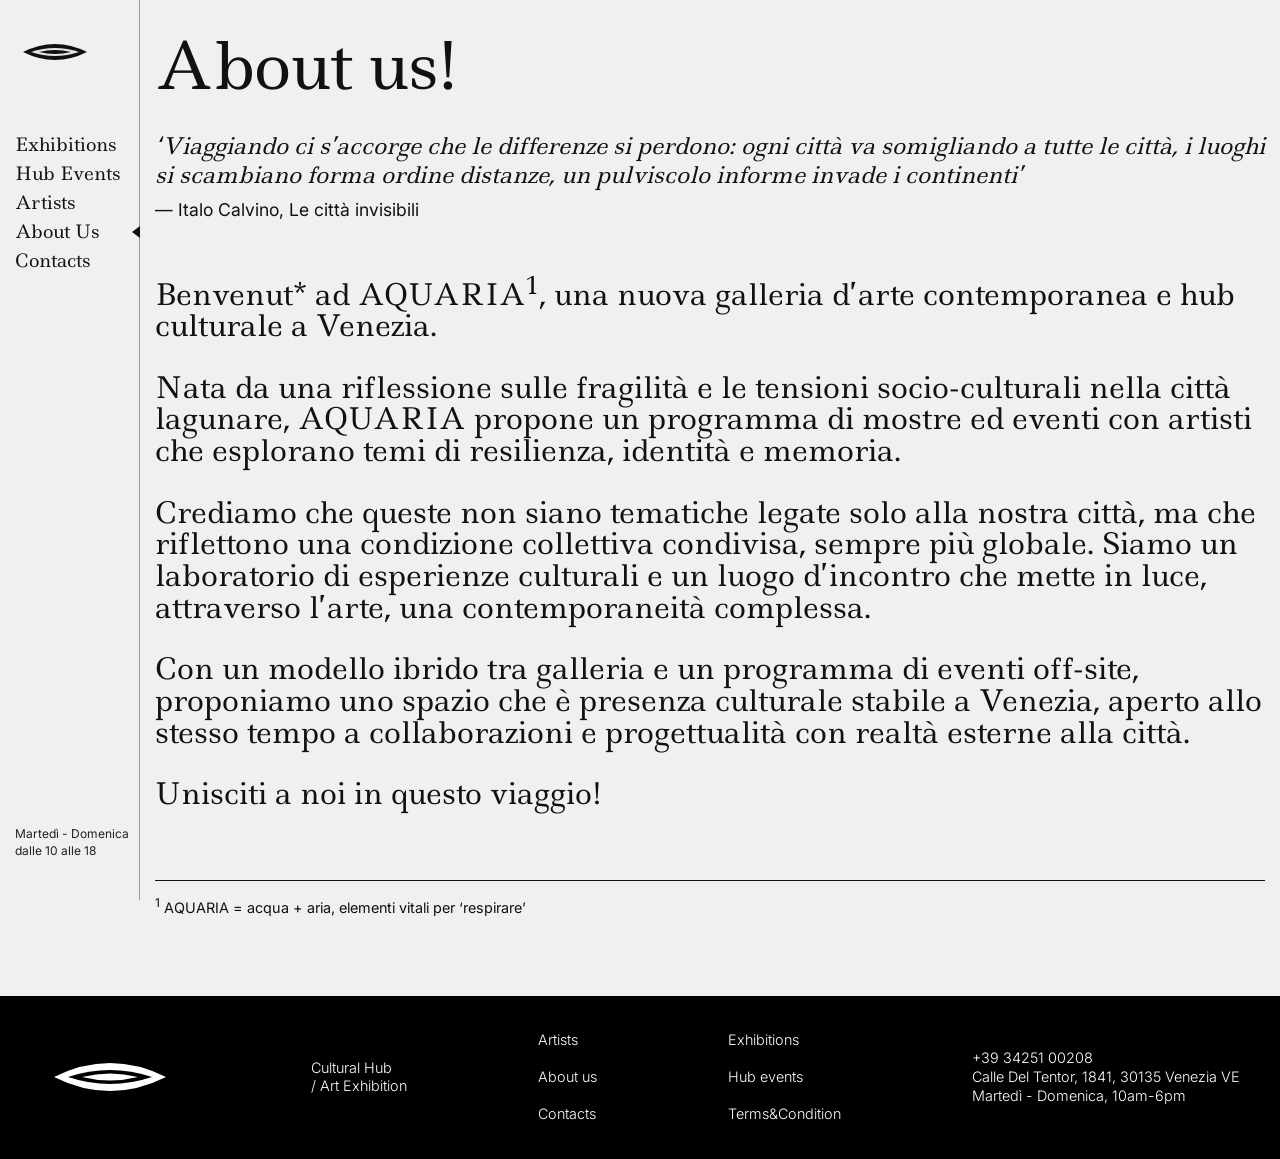
==== commit 80a9bc04: "Update about-us.html" ====
--- a/about-us.html
+++ b/about-us.html
@@ -45,7 +45,7 @@
 
         <nav class="nav-menu">
             <ul>
-                <li><a href="art-events.html">Exhibitions</a></li>
+                <li><a href="Exhibitions.html">Exhibitions</a></li>
                 <li><a href="hub-events.html">Hub Events</a></li>
                 <li><a href="artists.html">Artists</a></li>
                 <li><a href="about-us.html">About Us</a></li>
@@ -64,8 +64,38 @@
             <h1 class="main-title">About us!</h1>
         </header>
         
-        <div class="about-text">
-            Lorem Ipsum has been the industry's standard dummy text ever since the 1500s, when an unknown printer took a galley of type and scrambled it to make a type specimen book. It has survived not only five centuries, but also the leap into electronic typesetting, remaining essentially unchanged.Lorem Ipsum has been the industry's standard dummy text ever since the 1500s, when an unknown printer took a galley of type and scrambled it to make a type specimen book. It has survived not only five centuries, but also the leap into electronic typesetting, remaining essentially unchanged.
+       <div class="about-text">
+            <!-- Citazione -->
+            <p style="font-style: italic; margin-bottom: 50px; font-size: 1.4rem; line-height: 1.3;">
+                ‘Viaggiando ci s’accorge che le differenze si perdono: ogni città va somigliando a tutte le città, i luoghi si scambiano forma ordine distanze, un pulviscolo informe invade i continenti’<br>
+                <span style="font-size: 1.1rem; font-family: var(--font-sans); font-style: normal; display: inline-block; margin-top: 10px;">— Italo Calvino, Le città invisibili</span>
+            </p>
+
+            <!-- Testo principale -->
+            <p style="margin-bottom: 30px;">
+                Benvenut* ad AQUARIA<sup>1</sup>, una nuova galleria d’arte contemporanea e hub culturale a Venezia.
+            </p>
+            
+            <p style="margin-bottom: 30px;">
+                Nata da una riflessione sulle fragilità e le tensioni socio-culturali nella città lagunare, AQUARIA propone un programma di mostre ed eventi con artisti che esplorano temi di resilienza, identità e memoria.
+            </p>
+            
+            <p style="margin-bottom: 30px;">
+                Crediamo che queste non siano tematiche legate solo alla nostra città, ma che riflettono una condizione collettiva condivisa, sempre più globale. Siamo un laboratorio di esperienze culturali e un luogo d’incontro che mette in luce, attraverso l’arte, una contemporaneità complessa.
+            </p>
+            
+            <p style="margin-bottom: 30px;">
+                Con un modello ibrido tra galleria e un programma di eventi off-site, proponiamo uno spazio che è presenza culturale stabile a Venezia, aperto allo stesso tempo a collaborazioni e progettualità con realtà esterne alla città.
+            </p>
+            
+            <p style="margin-bottom: 70px;">
+                Unisciti a noi in questo viaggio!
+            </p>
+
+            <!-- Nota a piè di pagina -->
+            <p style="font-size: 0.9rem; font-family: var(--font-sans); border-top: 1px solid #111; padding-top: 15px; margin-bottom: 0;">
+                <sup>1</sup> AQUARIA = acqua + aria, elementi vitali per ‘respirare’
+            </p>
         </div>
         <!-- INIZIO FOOTER (Da inserire prima di </main>) -->
         <footer class="site-footer">
@@ -89,7 +119,7 @@
             </div>
             
             <div class="footer-col">
-                <a href="art-events.html">Art events</a><br>
+                <a href="Exhibitions.html">Exhibitions</a><br>
                 <a href="hub-events.html">Hub events</a><br>
                 <a href="#">Terms&Condition</a>
             </div>
--- a/style.css
+++ b/style.css
@@ -1,10 +1,10 @@
 /* === VARIABILI E RESET === */
 :root {
---bg-color: #f0f0f0;
---text-color: #111;
---sidebar-width: 140px;
---font-serif: 'Ledger', serif;
---font-sans: 'Inter', sans-serif;
+    --bg-color: #f0f0f0; 
+    --text-color: #111;
+    --sidebar-width: 140px; 
+    --font-serif: 'Ledger', serif;
+    --font-sans: 'Inter', sans-serif;
 }
 
 * { margin: 0; padding: 0; box-sizing: border-box; }
@@ -13,19 +13,18 @@
 
 /* === SIDEBAR E NAVIGAZIONE (Desktop) === */
 .sidebar {
-width: var(--sidebar-width); position: fixed; top: 0; left: 0; height: 100vh;
-border-right: 1px solid #999; padding: 40px 15px 30px 15px; display: flex; flex-direction: column;
-background-color: var(--bg-color); z-index: 100;
+    width: var(--sidebar-width); position: fixed; top: 0; left: 0; height: 100vh;
+    border-right: 1px solid #999; padding: 40px 15px 30px 15px; display: flex; flex-direction: column;
+    background-color: var(--bg-color); z-index: 100;
 }
 .menu-arrow {
-position: absolute; right: -1px; top: 0; width: 0; height: 0;
-border-top: 6px solid transparent; border-bottom: 6px solid transparent; border-right: 8px solid #111;
-transform: translateY(-50%); transition: top 0.25s cubic-bezier(0.25, 1, 0.5, 1), opacity 0.2s ease;
-pointer-events: none; opacity: 0;
+    position: absolute; right: -1px; top: 0; width: 0; height: 0; 
+    border-top: 6px solid transparent; border-bottom: 6px solid transparent; border-right: 8px solid #111; 
+    transform: translateY(-50%); transition: top 0.25s cubic-bezier(0.25, 1, 0.5, 1), opacity 0.2s ease; 
+    pointer-events: none; opacity: 0; 
 }
 .menu-arrow.show { opacity: 1; }
 
-/* Margine calcolato al millimetro per allineare il menu ai contenuti di destra */
 .desktop-logo { display: block; margin-bottom: 68px; width: 100%; max-width: 80px; }
 .desktop-logo img, .desktop-logo svg { width: 100%; height: auto; display: block; }
 
@@ -46,19 +45,26 @@
 .hamburger-menu.active span:nth-child(3) { transform: translateY(-9.5px) rotate(-45deg); }
 
 /* === MAIN CONTENT === */
-.main-content { margin-left: var(--sidebar-width); flex: 1; padding: 40px 15px 0 15px; }
+.main-content { 
+    margin-left: var(--sidebar-width); 
+    flex: 1; 
+    padding: 40px 15px 0 15px; 
+    display: flex; 
+    flex-direction: column; 
+    min-height: 100vh; 
+}
+
 .content-header { display: flex; justify-content: space-between; align-items: flex-start; margin-bottom: 40px; padding-top: 0; }
 
-/* TITOLI (Meno bold e puliti dai margini in eccesso) */
-.main-title {
-font-family: var(--font-serif);
-font-size: 4rem;
-line-height: 0.8;
-margin-bottom: 0;
-letter-spacing: -0.02em;
-font-weight: 300;
--webkit-font-smoothing: antialiased;
--moz-osx-font-smoothing: grayscale;
+.main-title { 
+    font-family: var(--font-serif); 
+    font-size: 4rem; 
+    line-height: 0.8; 
+    margin-bottom: 0; 
+    letter-spacing: -0.02em; 
+    font-weight: 300; 
+    -webkit-font-smoothing: antialiased; 
+    -moz-osx-font-smoothing: grayscale;
 }
 
 .events-link { font-family: var(--font-sans); font-size: 1.1rem; color: var(--text-color); text-decoration: none; margin-top: 5px; }
@@ -72,21 +78,18 @@
 .g-date { background-color: white; padding: 2px 6px; font-family: var(--font-sans); font-size: 0.8rem; color: #111; white-space: nowrap; }
 .g-artist { background-color: white; padding: 2px 6px; font-family: var(--font-sans); font-size: 0.9rem; font-weight: 400; text-transform: uppercase; color: #111; white-space: nowrap; }
 
-/* ========================================================= */
-/* === OVERRIDE HOME PAGE FULL SCREEN (Desktop & Mobile) === */
-/* ========================================================= */
-body.home-page .main-content { padding: 0; } /* Rimuove i bordi laterali e superiori */
-body.home-page .gallery { padding-bottom: 0; } /* Rimuove lo spazio bianco a fine pagina */
-body.home-page .content-header { display: none; } /* Nasconde il titolo "Aquaria" in alto */
-body.home-page .gallery img { border-radius: 0; } /* Immagini a spigolo vivo senza stondature */
-body.home-page .gallery-overlay { display: flex; } /* Mostra i riquadri bianchi con i testi anche su PC */
+/* OVERRIDE HOME PAGE FULL SCREEN (Desktop & Mobile) */
+body.home-page .main-content { padding: 0; } 
+body.home-page .gallery { padding-bottom: 0; } 
+body.home-page .content-header { display: none; } 
+body.home-page .gallery img { border-radius: 0; } 
+body.home-page .gallery-overlay { display: flex; } 
 
 /* === ALTRE PAGINE E FISARMONICA === */
-.about-text { font-family: var(--font-serif); font-size: 1.8rem; line-height: 1.1; color: var(--text-color); }
-.events-list { width: 100%; border-bottom: 1px solid #111; margin-bottom: 50px; }
+.about-text { font-family: var(--font-serif); font-size: 1.8rem; line-height: 1.1; color: var(--text-color); margin-bottom: 80px; }
+.events-list { width: 100%; border-bottom: 1px solid #111; margin-bottom: 80px; }
 .event-item { width: 100%; }
 
-/* Eventi classici */
 .event-header { display: grid; grid-template-columns: 140px 2fr 1fr 80px; padding: 20px 0; cursor: pointer; border-top: 1px solid #111; align-items: start; transition: background-color 0.2s ease; }
 .event-item:first-child .event-header { border-top: none; padding-top: 0; }
 .event-header:hover { background-color: rgba(0,0,0,0.03); }
@@ -95,7 +98,6 @@
 .e-title { font-family: var(--font-serif); font-size: 1.35rem; line-height: 1.2; }
 .e-loc { font-family: var(--font-sans); font-size: 0.7rem; text-transform: uppercase; line-height: 1.3; color: #333; }
 
-/* Fisarmonica dettagli */
 .event-details { max-height: 0; overflow: hidden; opacity: 0; padding: 0; display: grid; grid-template-columns: 140px 2fr 1fr 80px; transition: 0.5s ease; }
 .event-item.open .event-details { max-height: 1500px; opacity: 1; padding: 20px 0; }
 .e-desc { grid-column: 1 / 3; padding-right: 60px; display: flex; flex-direction: column; }
@@ -105,161 +107,49 @@
 .e-image img { width: 100%; height: 100%; min-height: 400px; object-fit: cover; display: block; }
 
 /* === ARTISTS MENU === */
-.artist-header {
-display: grid;
-grid-template-columns: 2fr 2fr 1fr;
-padding: 20px 0;
-cursor: pointer;
-border-top: 1px solid #111;
-align-items: center;
-transition: background-color 0.2s ease;
-}
+.artist-header { display: grid; grid-template-columns: 2fr 2fr 1fr; padding: 20px 0; cursor: pointer; border-top: 1px solid #111; align-items: center; transition: background-color 0.2s ease; }
 .event-item:first-child .artist-header { border-top: none; padding-top: 0; }
 .artist-header:hover { background-color: rgba(0,0,0,0.03); }
-
-/* Nome dell'artista meno bold */
 .a-name { font-family: var(--font-sans); font-size: 1.1rem; font-weight: 600; }
 .a-category { font-family: var(--font-serif); font-size: 1.1rem; }
 .a-date { font-family: var(--font-serif); font-size: 1.1rem; text-align: right; }
-
 .a-desc { grid-column: 1 / -1; padding-right: 0; }
 .a-desc p { font-family: var(--font-sans); font-size: 0.95rem; line-height: 1.3; margin-bottom: 20px; }
 
-/* === TEMA BLU PER HUB EVENTS (Solo contenuti centrali) === */
+/* === TEMA BLU PER HUB EVENTS === */
 body.hub-page .main-title, body.hub-page .e-date, body.hub-page .e-title, body.hub-page .e-loc, body.hub-page .buy-tickets, body.hub-page .event-header::after { color: #0000ff; }
 body.hub-page .events-list, body.hub-page .event-header { border-color: #0000ff; }
 body.hub-page .event-item:first-child .event-header { border-top: none; }
 body.hub-page .buy-tickets:hover, body.hub-page .events-link:hover { color: #0000aa; }
 
-
-/* ========================================================= */
-/* === MOBILE (Smartphone) === */
-/* ========================================================= */
-@media (max-width: 768px) {
-.mobile-header { display: flex; justify-content: space-between; align-items: center; position: fixed; top: 0; left: 0; width: 100%; height: 70px; background: var(--bg-color); z-index: 1002; padding: 0 20px; }
-.logo-mobile { width: 70px; display: block; }
-.logo-mobile img, .logo-mobile svg { width: 100%; height: auto; display: block; }
-
-.sidebar { transform: translateX(-100%); width: 100%; padding: 90px 20px 30px 20px; transition: 0.3s ease; border-right: none; z-index: 1001; }
-.sidebar.open { transform: translateX(0); }
-.desktop-logo, .menu-arrow, .hours { display: none; }
-
-.mobile-menu-header { display: flex; justify-content: space-between; align-items: flex-end; margin-bottom: 15px; }
-.mobile-menu-title { font-family: var(--font-serif); font-size: 2.8rem; line-height: 1; color: var(--text-color); }
-
-.mobile-lang-switch { font-family: var(--font-sans); font-weight: 600; font-size: 0.9rem; color: var(--text-color); text-decoration: none; margin-bottom: 4px; }
-
-.nav-menu ul { border-top: none; }
-.nav-menu li { margin-bottom: 0; border-bottom: 1px solid #111; }
-
-.nav-menu a { font-family: var(--font-sans); font-weight: 600; font-size: 1.1rem; padding: 15px 0; display: block; }
-
-.main-content { margin-left: 0; padding: 100px 15px 0 15px; }
-
-/* REGOLE SPECIFICHE HOME MOBILE (Aggiunta per gestire l'header mobile fisso) */
-body.home-page .main-content { padding: 70px 0 0 0; }
-
-/* REGOLE GENERALI EVENTI E ARTISTI MOBILE */
-.content-header { flex-direction: column; margin-bottom: 45px; }
-.main-title { font-size: 1.8rem; }
-.events-link { display: none; }
-
-/* TITOLI EVENTI MOBILE */
-.event-header { grid-template-columns: 75px 1fr 20px; gap: 10px; padding: 15px 0; align-items: start; }
-.event-item:first-child .event-header, .event-item:first-child .artist-header { padding-top: 0; }
-
-.e-date { font-size: 0.75rem; font-weight: 800; line-height: 1.2; }
-.e-title { font-size: 0.85rem; line-height: 1.15; }
-.e-loc { display: none; }
-
-/* Dimensioni di + e - */
-.event-header::after { content: '+'; font-size: 1.3rem; font-weight: 300; font-family: var(--font-sans); justify-self: end; align-self: center; line-height: 0; }
-.event-item.open .event-header::after { content: '−'; font-size: 1.6rem; }
-
-.event-item.open .event-details { display: flex; flex-direction: column; padding: 10px 0 20px 0; }
-.e-desc { display: contents; }
-.e-desc p { order: 1; padding: 0; margin-bottom: 15px; font-family: var(--font-sans); }
-.e-image { order: 2; width: 100%; margin-bottom: 0; }
-.e-image img { min-height: auto; border-radius: 0; }
-.buy-tickets { order: 3; margin: 15px 0 0 0; font-size: 1.1rem; font-weight: 800; }
-
-/* REGOLE SPECIFICHE ARTISTI MOBILE */
-.artist-header { grid-template-columns: 1fr auto; padding: 15px 0; align-items: start; }
-.a-name { font-size: 0.85rem; grid-column: 1 / 2; line-height: 1.15; }
-.a-category { font-size: 0.75rem; grid-column: 1 / 2; grid-row: 2; color: #555; margin-top: 3px; }
-.a-date { font-size: 0.75rem; grid-column: 2 / 3; grid-row: 1; text-align: right; }
-}
 /* ========================================================= */
 /* === FOOTER NERO (Desktop & Mobile)                    === */
 /* ========================================================= */
 .site-footer {
     background-color: #000;
     color: #fff;
-    padding: 60px 40px;
-    display: flex;
-    justify-content: space-between;
-    align-items: center; /* Allinea gli elementi al centro verticalmente come nel mockup */
-    font-family: var(--font-sans);
-    font-size: 0.9rem;
-    line-height: 1.5;
-    margin: 80px -15px 0 -15px; /* Allarga il footer ignorando il padding di 15px del main-content */
-}
-
-/* Regola specifica per la home: si attacca direttamente sotto le immagini a schermo intero */
-body.home-page .site-footer {
-    margin-left: 0;
-    margin-right: 0;
-    margin-top: 0; 
-}
-
-.footer-logo {
-    width: 140px;
-}
-
-.footer-logo svg {
-    width: 100%;
-    height: auto;
-    display: block;
-}
-
-.footer-col {
-    display: flex;
-    flex-direction: column;
-}
-
-.footer-col a {
-    color: #fff;
-    text-decoration: none;
-    transition: opacity 0.2s ease;
-}
-
-.footer-col a:hover {
-    opacity: 0.6; /* Effetto hover leggero sui link del footer */
-}
-
-/* ========================================================= */
-/* === FOOTER NERO (Desktop & Mobile)                    === */
-/* ========================================================= */
-.site-footer {
-    background-color: #000;
-    color: #fff;
-    padding: 60px 40px;
+    padding: 35px 40px; 
     display: flex;
     justify-content: space-between;
     align-items: center; 
     font-family: var(--font-sans);
     font-size: 0.9rem;
-    line-height: 1.5;
-    
-    /* SOLUZIONE FULL-WIDTH: Scavalca la sidebar e il padding */
+    line-height: 1.3; 
+    font-weight: 300; 
+    -webkit-font-smoothing: antialiased; 
+    -moz-osx-font-smoothing: grayscale;
+    
     position: relative;
-    z-index: 105; /* Supera lo z-index 100 della sidebar, così non viene bloccato */
-    margin-top: 80px;
-    margin-left: calc(-1 * var(--sidebar-width) - 15px); /* Si allarga a sinistra */
-    margin-right: -15px; /* Si allarga a destra */
-}
-
-/* Regola per la Home Desktop (che non ha i 15px di padding laterale) */
+    z-index: 105; 
+    margin-top: auto; 
+    margin-left: calc(-1 * var(--sidebar-width) - 15px); 
+    margin-right: -15px; 
+    
+    /* PREVIENE DEFORMAZIONI */
+    align-self: stretch; /* Si adatta perfettamente ai margini negativi senza creare sfasamenti */
+    flex-shrink: 0; /* Impedisce che il browser lo tagli in verticale */
+}
+
 body.home-page .site-footer {
     margin-left: calc(-1 * var(--sidebar-width));
     margin-right: 0;
@@ -285,6 +175,7 @@
     color: #fff;
     text-decoration: none;
     transition: opacity 0.2s ease;
+    font-weight: 300; 
 }
 
 .footer-col a:hover {
@@ -292,142 +183,91 @@
 }
 
 /* ========================================================= */
-/* === FOOTER NERO (Desktop & Mobile)                    === */
-/* ========================================================= */
-.site-footer {
-    background-color: #000;
-    color: #fff;
-    padding: 35px 40px; /* Padding ridotto per rendere il footer meno alto */
-    display: flex;
-    justify-content: space-between;
-    align-items: center; 
-    font-family: var(--font-sans);
-    font-size: 0.9rem;
-    line-height: 1.3; /* Interlinea ridotta per avvicinare i link tra loro */
-    font-weight: 300; /* Font meno bold, più elegante */
-    -webkit-font-smoothing: antialiased; 
-    -moz-osx-font-smoothing: grayscale;
-    
-    /* SOLUZIONE FULL-WIDTH: Scavalca la sidebar e il padding */
-    position: relative;
-    z-index: 105; 
-    margin-top: 80px;
-    margin-left: calc(-1 * var(--sidebar-width) - 15px); 
-    margin-right: -15px; 
-}
-
-/* Regola per la Home Desktop (che non ha i 15px di padding laterale) */
-body.home-page .site-footer {
-    margin-left: calc(-1 * var(--sidebar-width));
-    margin-right: 0;
-    margin-top: 0; 
-}
-
-.footer-logo {
-    width: 140px;
-}
-
-.footer-logo svg {
-    width: 100%;
-    height: auto;
-    display: block;
-}
-
-.footer-col {
-    display: flex;
-    flex-direction: column;
-}
-
-.footer-col a {
-    color: #fff;
-    text-decoration: none;
-    transition: opacity 0.2s ease;
-    font-weight: 300; /* Assicura che anche i link siano meno bold */
-}
-
-.footer-col a:hover {
-    opacity: 0.6;
-}
-
-/* ========================================================= */
-/* === FOOTER NERO (Desktop & Mobile)                    === */
-/* ========================================================= */
-.site-footer {
-    background-color: #000;
-    color: #fff;
-    padding: 35px 40px; /* Padding ridotto per rendere il footer meno alto */
-    display: flex;
-    justify-content: space-between;
-    align-items: center; 
-    font-family: var(--font-sans);
-    font-size: 0.9rem;
-    line-height: 1.3; /* Interlinea ridotta per avvicinare i link tra loro */
-    font-weight: 300; /* Font meno bold, più elegante */
-    -webkit-font-smoothing: antialiased; 
-    -moz-osx-font-smoothing: grayscale;
-    
-    /* SOLUZIONE FULL-WIDTH: Scavalca la sidebar e il padding */
-    position: relative;
-    z-index: 105; 
-    margin-top: 80px;
-    margin-left: calc(-1 * var(--sidebar-width) - 15px); 
-    margin-right: -15px; 
-}
-
-/* Regola per la Home Desktop (che non ha i 15px di padding laterale) */
-body.home-page .site-footer {
-    margin-left: calc(-1 * var(--sidebar-width));
-    margin-right: 0;
-    margin-top: 0; 
-}
-
-.footer-logo {
-    width: 140px;
-}
-
-.footer-logo svg {
-    width: 100%;
-    height: auto;
-    display: block;
-}
-
-.footer-col {
-    display: flex;
-    flex-direction: column;
-}
-
-.footer-col a {
-    color: #fff;
-    text-decoration: none;
-    transition: opacity 0.2s ease;
-    font-weight: 300; /* Assicura che anche i link siano meno bold */
-}
-
-.footer-col a:hover {
-    opacity: 0.6;
-}
-
-/* === FOOTER MOBILE === */
+/* === MOBILE (Smartphone)                               === */
+/* ========================================================= */
 @media (max-width: 768px) {
+    .mobile-header { display: flex; justify-content: space-between; align-items: center; position: fixed; top: 0; left: 0; width: 100%; height: 70px; background: var(--bg-color); z-index: 1002; padding: 0 20px; }
+    .logo-mobile { width: 70px; display: block; }
+    .logo-mobile img, .logo-mobile svg { width: 100%; height: auto; display: block; }
+    
+    .sidebar { transform: translateX(-100%); width: 100%; padding: 90px 20px 30px 20px; transition: 0.3s ease; border-right: none; z-index: 1001; }
+    .sidebar.open { transform: translateX(0); }
+    .desktop-logo, .menu-arrow, .hours { display: none; }
+    
+    .mobile-menu-header { display: flex; justify-content: space-between; align-items: flex-end; margin-bottom: 15px; }
+    .mobile-menu-title { font-family: var(--font-serif); font-size: 2.8rem; line-height: 1; color: var(--text-color); }
+    
+    .mobile-lang-switch { font-family: var(--font-sans); font-weight: 600; font-size: 0.9rem; color: var(--text-color); text-decoration: none; margin-bottom: 4px; }
+
+    .nav-menu ul { border-top: none; } 
+    .nav-menu li { margin-bottom: 0; border-bottom: 1px solid #111; }
+    
+    .nav-menu a { font-family: var(--font-sans); font-weight: 600; font-size: 1.1rem; padding: 15px 0; display: block; }
+
+    .main-content { margin-left: 0; padding: 100px 15px 0 15px; }
+    body.home-page .main-content { padding: 70px 0 0 0; }
+    
+    .content-header { flex-direction: column; margin-bottom: 45px; }
+    .main-title { font-size: 1.8rem; }
+    .events-link { display: none; } 
+    
+    .event-header { grid-template-columns: 75px 1fr 20px; gap: 10px; padding: 15px 0; align-items: start; }
+    .event-item:first-child .event-header, .event-item:first-child .artist-header { padding-top: 0; }
+    
+    .e-date { font-size: 0.75rem; font-weight: 800; line-height: 1.2; } 
+    .e-title { font-size: 0.85rem; line-height: 1.15; } 
+    .e-loc { display: none; } 
+    
+    .event-header::after { content: '+'; font-size: 1.3rem; font-weight: 300; font-family: var(--font-sans); justify-self: end; align-self: center; line-height: 0; }
+    .event-item.open .event-header::after { content: '−'; font-size: 1.6rem; }
+
+    .event-item.open .event-details { display: flex; flex-direction: column; padding: 10px 0 20px 0; }
+    .e-desc { display: contents; }
+    .e-desc p { order: 1; padding: 0; margin-bottom: 15px; font-family: var(--font-sans); } 
+    .e-image { order: 2; width: 100%; margin-bottom: 0; } 
+    .e-image img { min-height: auto; border-radius: 0; } 
+    .buy-tickets { order: 3; margin: 15px 0 0 0; font-size: 1.1rem; font-weight: 800; } 
+
+    .artist-header { grid-template-columns: 1fr auto; padding: 15px 0; align-items: start; }
+    .a-name { font-size: 0.85rem; grid-column: 1 / 2; line-height: 1.15; } 
+    .a-category { font-size: 0.75rem; grid-column: 1 / 2; grid-row: 2; color: #555; margin-top: 3px; }
+    .a-date { font-size: 0.75rem; grid-column: 2 / 3; grid-row: 1; text-align: right; }
+
+    /* === RESPONSIVE FIX PER FOOTER MOBILE === */
     .site-footer {
-        flex-direction: column;
-        align-items: flex-start; 
-        gap: 25px; /* Gap ridotto tra le colonne su mobile */
-        padding: 40px 20px; /* Padding ridotto anche su smartphone */
-        
-        /* Su mobile la sidebar scompare, quindi compensiamo solo i 15px di bordo */
+        display: grid; /* Abbandoniamo il flex classico per una griglia più pulita */
+        grid-template-columns: 1fr 1fr; /* Dividiamo lo spazio in due colonne */
+        gap: 30px 15px; 
+        padding: 40px 20px; 
         margin-left: -15px;
         margin-right: -15px;
-        margin-top: 60px;
+        margin-top: auto; 
+        align-self: stretch;
     }
     
     body.home-page .site-footer {
         margin-left: 0;
         margin-right: 0;
-        margin-top: 0;
-    }
-
+    }
+
+    /* Assegnazioni intelligenti alla griglia */
     .footer-logo {
+        grid-column: 1 / -1; /* Occupa tutta la larghezza in alto */
         width: 110px;
     }
-}
+    
+    .footer-col:nth-child(2) {
+        grid-column: 1 / -1; /* Cultural Hub, anch'esso centrato a tutta larghezza */
+        margin-bottom: -10px;
+    }
+    
+    /* Il 3° (Artists) e il 4° (Art events) prendono in automatico 1fr a testa, affiancandosi! */
+.footer-col:last-child {
+        grid-column: 1 / -1; /* L'indirizzo torna a occupare tutto lo spazio in basso */
+        margin-top: 10px;
+        
+        /* FIX CSS PER LE PAROLE ORFANE: */
+        text-wrap: pretty; /* Impedisce che "VE" vada a capo da solo */
+        font-size: 0.82rem; /* Rimpicciolisce di un capello l'indirizzo per farlo stare nella riga */
+    }
+}
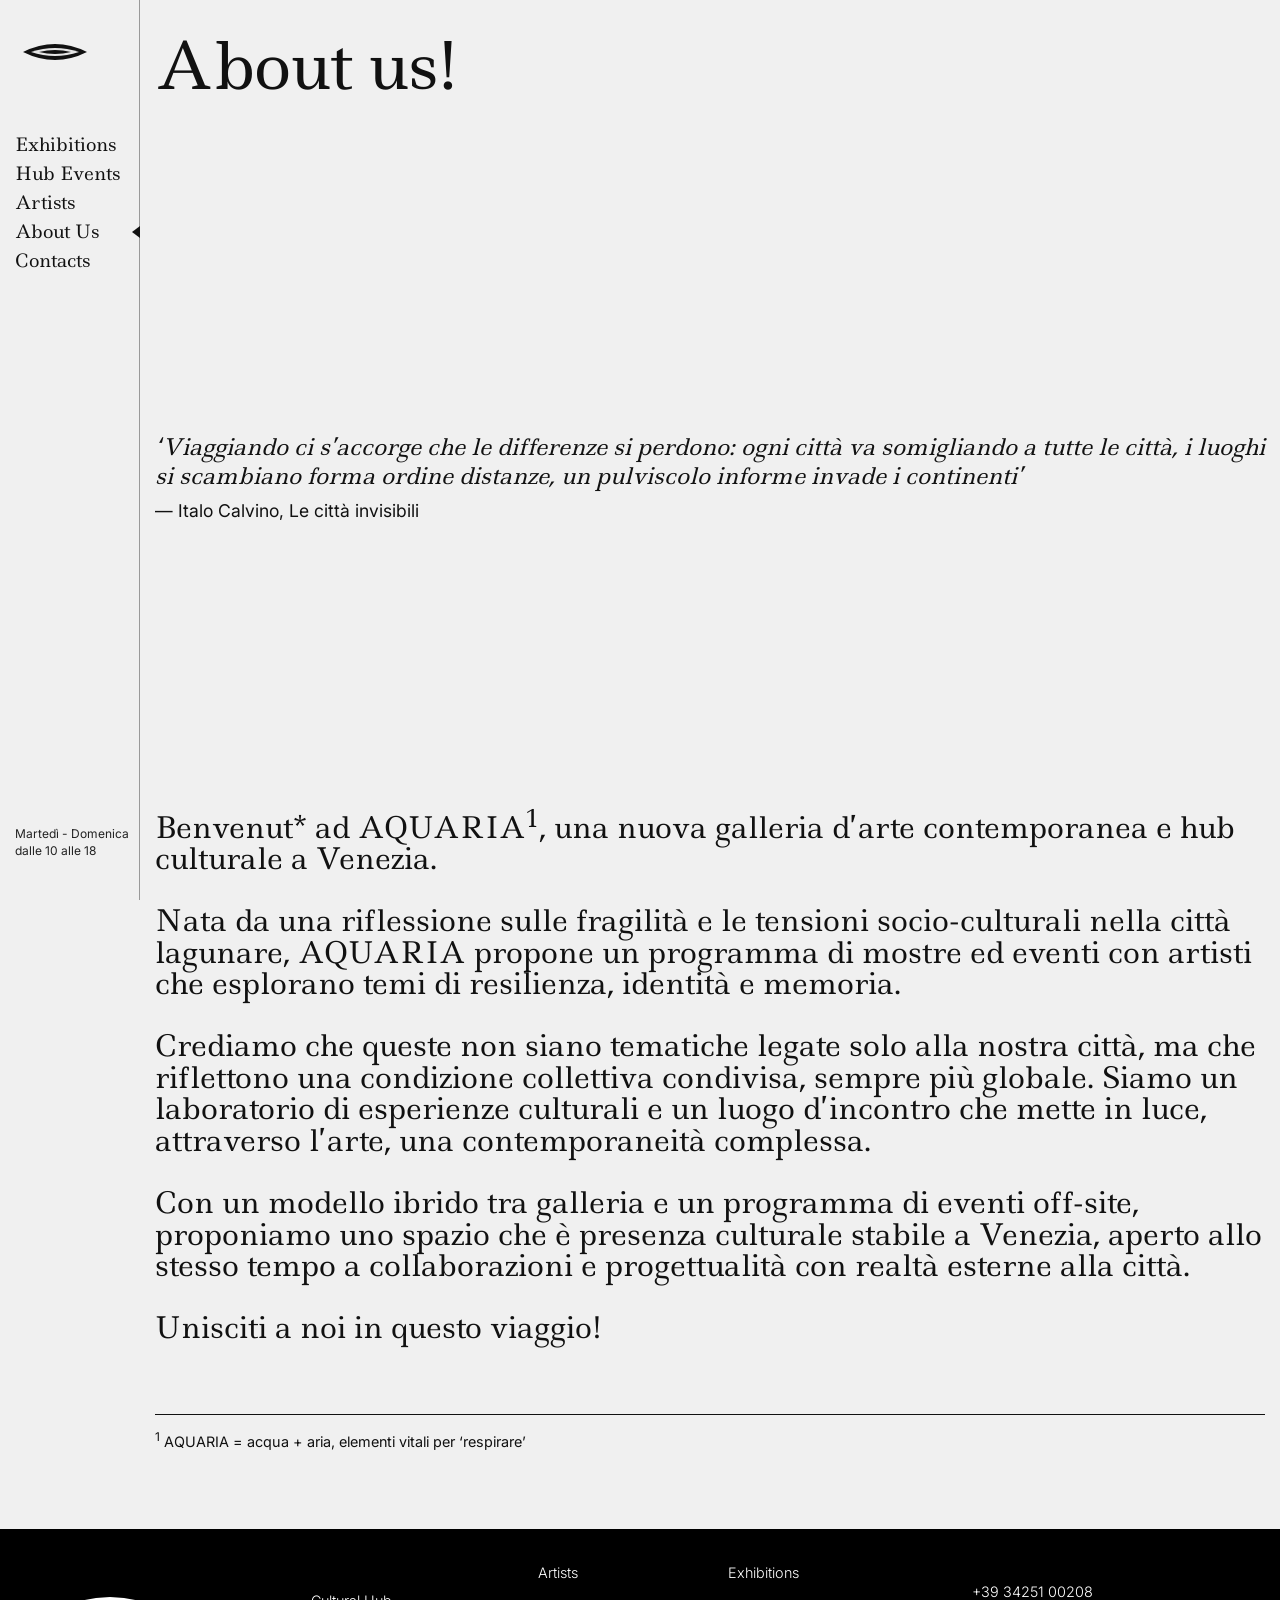
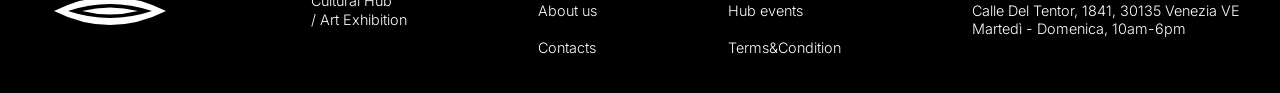
==== commit e60167ae: "Update about-us.html" ====
--- a/about-us.html
+++ b/about-us.html
@@ -65,11 +65,14 @@
         </header>
         
        <div class="about-text">
-            <!-- Citazione -->
-            <p style="font-style: italic; margin-bottom: 50px; font-size: 1.4rem; line-height: 1.3;">
-                ‘Viaggiando ci s’accorge che le differenze si perdono: ogni città va somigliando a tutte le città, i luoghi si scambiano forma ordine distanze, un pulviscolo informe invade i continenti’<br>
-                <span style="font-size: 1.1rem; font-family: var(--font-sans); font-style: normal; display: inline-block; margin-top: 10px;">— Italo Calvino, Le città invisibili</span>
-            </p>
+            <!-- INIZIO BLOCCO CITAZIONE HERO -->
+            <div class="hero-quote">
+                <p style="font-style: italic; font-size: 1.4rem; line-height: 1.3; margin-bottom: 0;">
+                    ‘Viaggiando ci s’accorge che le differenze si perdono: ogni città va somigliando a tutte le città, i luoghi si scambiano forma ordine distanze, un pulviscolo informe invade i continenti’<br>
+                    <span style="font-size: 1.1rem; font-family: var(--font-sans); font-style: normal; display: inline-block; margin-top: 10px;">— Italo Calvino, Le città invisibili</span>
+                </p>
+            </div>
+            <!-- FINE BLOCCO CITAZIONE HERO -->
 
             <!-- Testo principale -->
             <p style="margin-bottom: 30px;">
@@ -97,7 +100,8 @@
                 <sup>1</sup> AQUARIA = acqua + aria, elementi vitali per ‘respirare’
             </p>
         </div>
-        <!-- INIZIO FOOTER (Da inserire prima di </main>) -->
+
+        <!-- INIZIO FOOTER -->
         <footer class="site-footer">
             <div class="footer-logo">
                 <svg viewBox="0 0 100 30" xmlns="http://www.w3.org/2000/svg">
@@ -133,6 +137,6 @@
         <!-- FINE FOOTER -->
     </main>
 
-    <script src="script.js"></script>
+    <script src="script.js?v=3"></script>
 </body>
 </html>
--- a/style.css
+++ b/style.css
@@ -74,19 +74,80 @@
 .gallery { display: flex; flex-direction: column; width: 100%; padding-bottom: 50px; }
 .gallery-link { display: block; width: 100%; position: relative; margin-bottom: 0; }
 .gallery img { width: 100%; height: auto; display: block; border-radius: 8px; object-fit: cover; }
-.gallery-overlay { display: none; position: absolute; top: 50%; left: 50%; transform: translate(-50%, -50%); z-index: 10; flex-direction: column; align-items: center; gap: 0; }
-.g-date { background-color: white; padding: 2px 6px; font-family: var(--font-sans); font-size: 0.8rem; color: #111; white-space: nowrap; }
-.g-artist { background-color: white; padding: 2px 6px; font-family: var(--font-sans); font-size: 0.9rem; font-weight: 400; text-transform: uppercase; color: #111; white-space: nowrap; }
-
-/* OVERRIDE HOME PAGE FULL SCREEN (Desktop & Mobile) */
-body.home-page .main-content { padding: 0; } 
-body.home-page .gallery { padding-bottom: 0; } 
-body.home-page .content-header { display: none; } 
-body.home-page .gallery img { border-radius: 0; } 
-body.home-page .gallery-overlay { display: flex; } 
+
+.gallery-overlay { 
+    display: none; 
+    position: absolute; 
+    top: 50%; 
+    left: 50%; 
+    transform: translate(-50%, -50%); 
+    z-index: 10; 
+    text-align: center; 
+    width: 90%; 
+}
+
+.g-date { 
+    background-color: white; 
+    padding: 3px 8px; 
+    font-family: var(--font-sans); 
+    font-size: 0.8rem; 
+    color: #111; 
+    white-space: nowrap;
+    display: table; 
+    margin: 0 auto; 
+}
+
+.g-artist { 
+    font-family: var(--font-sans); 
+    font-size: 0.9rem; 
+    font-weight: 400; 
+    text-transform: uppercase; 
+    color: #111; 
+    display: inline; 
+    background-color: white; 
+    padding: 4px 8px; 
+    line-height: 1.6; 
+    box-decoration-break: clone;
+    -webkit-box-decoration-break: clone; 
+}
+
+/* ========================================================= */
+/* === OVERRIDE HOME PAGE FULL SCREEN (Desktop & Mobile) === */
+/* ========================================================= */
+body.home-page .main-content { padding: 0 !important; display: block !important; } 
+body.home-page .content-header { display: none !important; } 
+body.home-page .gallery { display: flex !important; flex-direction: column !important; padding-bottom: 0 !important; width: 100% !important; } 
+
+body.home-page .gallery-link { 
+    display: block !important; 
+    height: 98vh !important; 
+    min-height: 98vh !important; 
+    max-height: 98vh !important; 
+    width: 100% !important; 
+    position: relative !important;
+    flex: 0 0 98vh !important; 
+    overflow: hidden !important;
+} 
+
+body.home-page .gallery img { display: block !important; border-radius: 0 !important; height: 100% !important; width: 100% !important; object-fit: cover !important; } 
+body.home-page .gallery-overlay { display: block !important; }
 
 /* === ALTRE PAGINE E FISARMONICA === */
 .about-text { font-family: var(--font-serif); font-size: 1.8rem; line-height: 1.1; color: var(--text-color); margin-bottom: 80px; }
+
+/* === BLOCCO CITAZIONE ABOUT US === */
+.hero-quote {
+    display: flex;
+    flex-direction: column;
+    justify-content: center; /* Centra verticalmente il testo */
+    min-height: 75vh; /* Spinge il resto del contenuto fuori dallo schermo iniziale */
+    padding-top: 2vh; /* Respiro dal titolo */
+}
+
+.hero-quote p {
+    margin-bottom: 0; 
+}
+
 .events-list { width: 100%; border-bottom: 1px solid #111; margin-bottom: 80px; }
 .event-item { width: 100%; }
 
@@ -113,8 +174,11 @@
 .a-name { font-family: var(--font-sans); font-size: 1.1rem; font-weight: 600; }
 .a-category { font-family: var(--font-serif); font-size: 1.1rem; }
 .a-date { font-family: var(--font-serif); font-size: 1.1rem; text-align: right; }
-.a-desc { grid-column: 1 / -1; padding-right: 0; }
+
+.a-desc { grid-column: 1 / 3; padding-right: 60px; display: flex; flex-direction: column; }
 .a-desc p { font-family: var(--font-sans); font-size: 0.95rem; line-height: 1.3; margin-bottom: 20px; }
+.a-image { grid-column: 3 / 5; display: flex; }
+.a-image img { width: 100%; height: 100%; min-height: 400px; object-fit: cover; display: block; }
 
 /* === TEMA BLU PER HUB EVENTS === */
 body.hub-page .main-title, body.hub-page .e-date, body.hub-page .e-title, body.hub-page .e-loc, body.hub-page .buy-tickets, body.hub-page .event-header::after { color: #0000ff; }
@@ -126,61 +190,18 @@
 /* === FOOTER NERO (Desktop & Mobile)                    === */
 /* ========================================================= */
 .site-footer {
-    background-color: #000;
-    color: #fff;
-    padding: 35px 40px; 
-    display: flex;
-    justify-content: space-between;
-    align-items: center; 
-    font-family: var(--font-sans);
-    font-size: 0.9rem;
-    line-height: 1.3; 
-    font-weight: 300; 
-    -webkit-font-smoothing: antialiased; 
-    -moz-osx-font-smoothing: grayscale;
-    
-    position: relative;
-    z-index: 105; 
-    margin-top: auto; 
-    margin-left: calc(-1 * var(--sidebar-width) - 15px); 
-    margin-right: -15px; 
-    
-    /* PREVIENE DEFORMAZIONI */
-    align-self: stretch; /* Si adatta perfettamente ai margini negativi senza creare sfasamenti */
-    flex-shrink: 0; /* Impedisce che il browser lo tagli in verticale */
-}
-
-body.home-page .site-footer {
-    margin-left: calc(-1 * var(--sidebar-width));
-    margin-right: 0;
-    margin-top: 0; 
-}
-
-.footer-logo {
-    width: 140px;
-}
-
-.footer-logo svg {
-    width: 100%;
-    height: auto;
-    display: block;
-}
-
-.footer-col {
-    display: flex;
-    flex-direction: column;
-}
-
-.footer-col a {
-    color: #fff;
-    text-decoration: none;
-    transition: opacity 0.2s ease;
-    font-weight: 300; 
-}
-
-.footer-col a:hover {
-    opacity: 0.6;
-}
+    background-color: #000; color: #fff; padding: 35px 40px; display: flex; justify-content: space-between; align-items: center; 
+    font-family: var(--font-sans); font-size: 0.9rem; line-height: 1.3; font-weight: 300; -webkit-font-smoothing: antialiased; -moz-osx-font-smoothing: grayscale;
+    position: relative; z-index: 105; margin-top: auto; margin-left: calc(-1 * var(--sidebar-width) - 15px); margin-right: -15px; 
+    align-self: stretch; flex-shrink: 0; 
+}
+
+body.home-page .site-footer { margin-left: calc(-1 * var(--sidebar-width)); margin-right: 0; margin-top: 0; }
+.footer-logo { width: 140px; }
+.footer-logo svg { width: 100%; height: auto; display: block; }
+.footer-col { display: flex; flex-direction: column; }
+.footer-col a { color: #fff; text-decoration: none; transition: opacity 0.2s ease; font-weight: 300; }
+.footer-col a:hover { opacity: 0.6; }
 
 /* ========================================================= */
 /* === MOBILE (Smartphone)                               === */
@@ -201,11 +222,10 @@
 
     .nav-menu ul { border-top: none; } 
     .nav-menu li { margin-bottom: 0; border-bottom: 1px solid #111; }
-    
     .nav-menu a { font-family: var(--font-sans); font-weight: 600; font-size: 1.1rem; padding: 15px 0; display: block; }
 
     .main-content { margin-left: 0; padding: 100px 15px 0 15px; }
-    body.home-page .main-content { padding: 70px 0 0 0; }
+    body.home-page .main-content { padding: 70px 0 0 0 !important; }
     
     .content-header { flex-direction: column; margin-bottom: 45px; }
     .main-title { font-size: 1.8rem; }
@@ -233,41 +253,24 @@
     .a-category { font-size: 0.75rem; grid-column: 1 / 2; grid-row: 2; color: #555; margin-top: 3px; }
     .a-date { font-size: 0.75rem; grid-column: 2 / 3; grid-row: 1; text-align: right; }
 
+    .a-desc { display: contents; }
+    .a-desc p { order: 1; padding: 0; margin-bottom: 15px; font-family: var(--font-sans); } 
+    .a-image { order: 2; width: 100%; margin-bottom: 0; } 
+    .a-image img { min-height: auto; border-radius: 0; }
+
+    /* Fix altezza citazione About Us su Mobile */
+    .hero-quote {
+        min-height: 70vh; 
+    }
+
     /* === RESPONSIVE FIX PER FOOTER MOBILE === */
-    .site-footer {
-        display: grid; /* Abbandoniamo il flex classico per una griglia più pulita */
-        grid-template-columns: 1fr 1fr; /* Dividiamo lo spazio in due colonne */
-        gap: 30px 15px; 
-        padding: 40px 20px; 
-        margin-left: -15px;
-        margin-right: -15px;
-        margin-top: auto; 
-        align-self: stretch;
-    }
-    
-    body.home-page .site-footer {
-        margin-left: 0;
-        margin-right: 0;
-    }
-
-    /* Assegnazioni intelligenti alla griglia */
-    .footer-logo {
-        grid-column: 1 / -1; /* Occupa tutta la larghezza in alto */
-        width: 110px;
-    }
-    
-    .footer-col:nth-child(2) {
-        grid-column: 1 / -1; /* Cultural Hub, anch'esso centrato a tutta larghezza */
-        margin-bottom: -10px;
-    }
-    
-    /* Il 3° (Artists) e il 4° (Art events) prendono in automatico 1fr a testa, affiancandosi! */
-.footer-col:last-child {
-        grid-column: 1 / -1; /* L'indirizzo torna a occupare tutto lo spazio in basso */
-        margin-top: 10px;
-        
-        /* FIX CSS PER LE PAROLE ORFANE: */
-        text-wrap: pretty; /* Impedisce che "VE" vada a capo da solo */
-        font-size: 0.82rem; /* Rimpicciolisce di un capello l'indirizzo per farlo stare nella riga */
-    }
-}
+    .site-footer { display: grid; grid-template-columns: 1fr 1fr; gap: 30px 15px; padding: 40px 20px; margin-left: -15px; margin-right: -15px; margin-top: auto; align-self: stretch; }
+    body.home-page .site-footer { margin-left: 0; margin-right: 0; }
+    .footer-logo { grid-column: 1 / -1; width: 110px; }
+    .footer-col:nth-child(2) { grid-column: 1 / -1; margin-bottom: -10px; }
+    .footer-col:last-child { grid-column: 1 / -1; margin-top: 10px; text-wrap: pretty; font-size: 0.82rem; }
+
+    /* === RIPRISTINO ALTEZZA IMMAGINI HOME SU MOBILE === */
+    body.home-page .gallery-link { height: 45vh !important; min-height: 45vh !important; max-height: 45vh !important; flex: none !important; } 
+    body.home-page .gallery img { height: 100% !important; }
+}
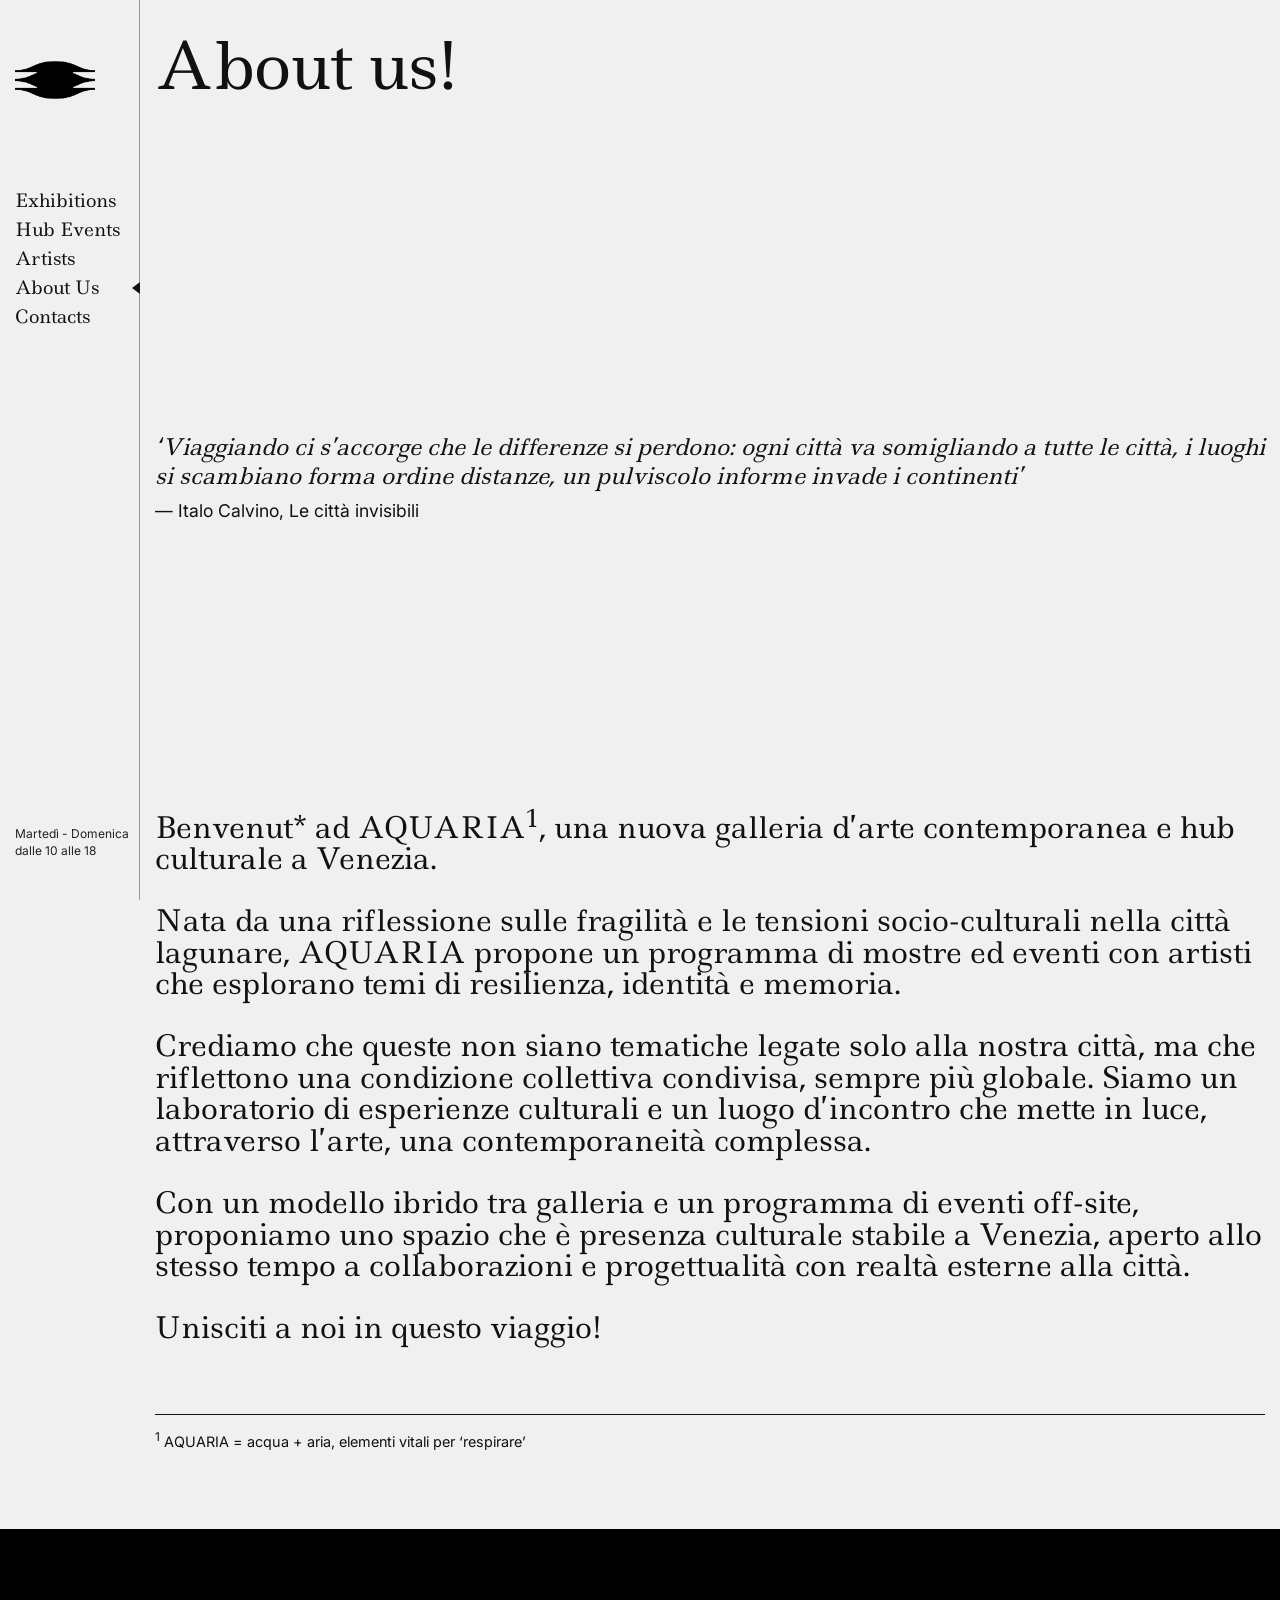
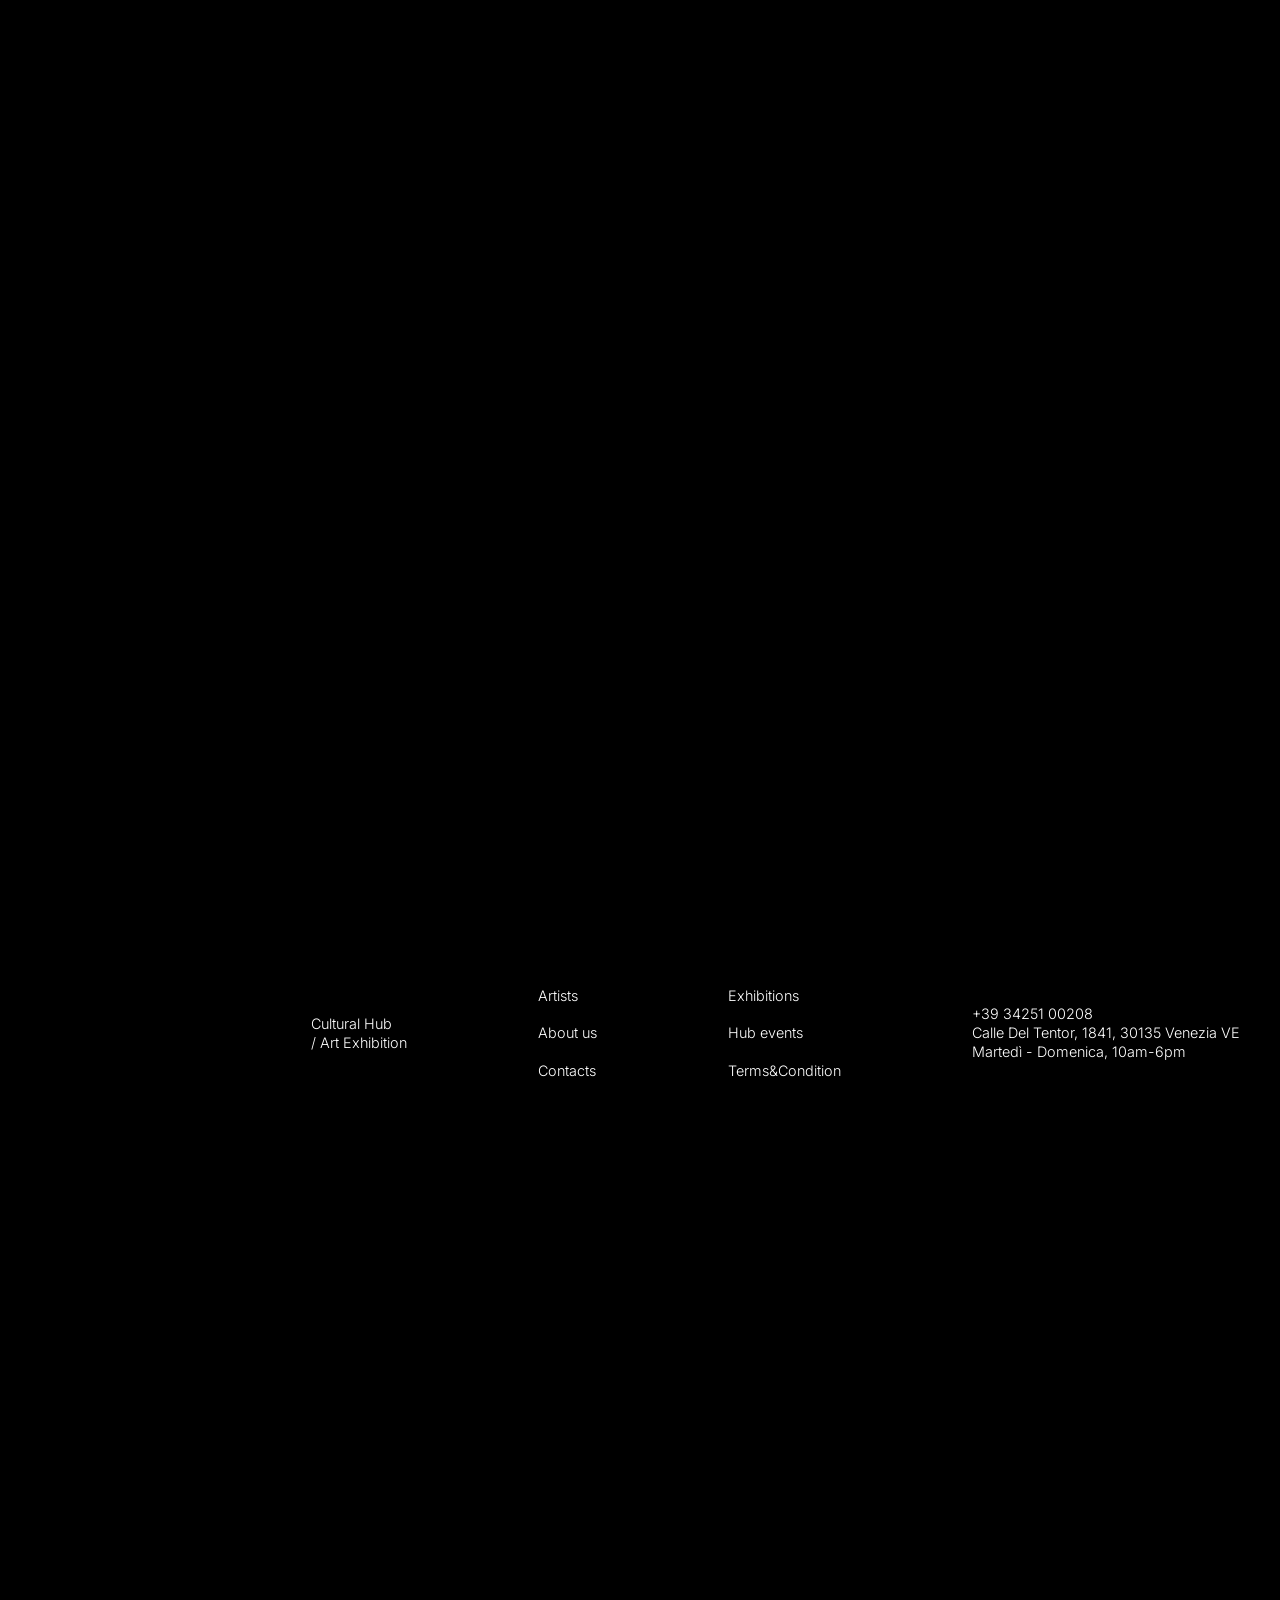
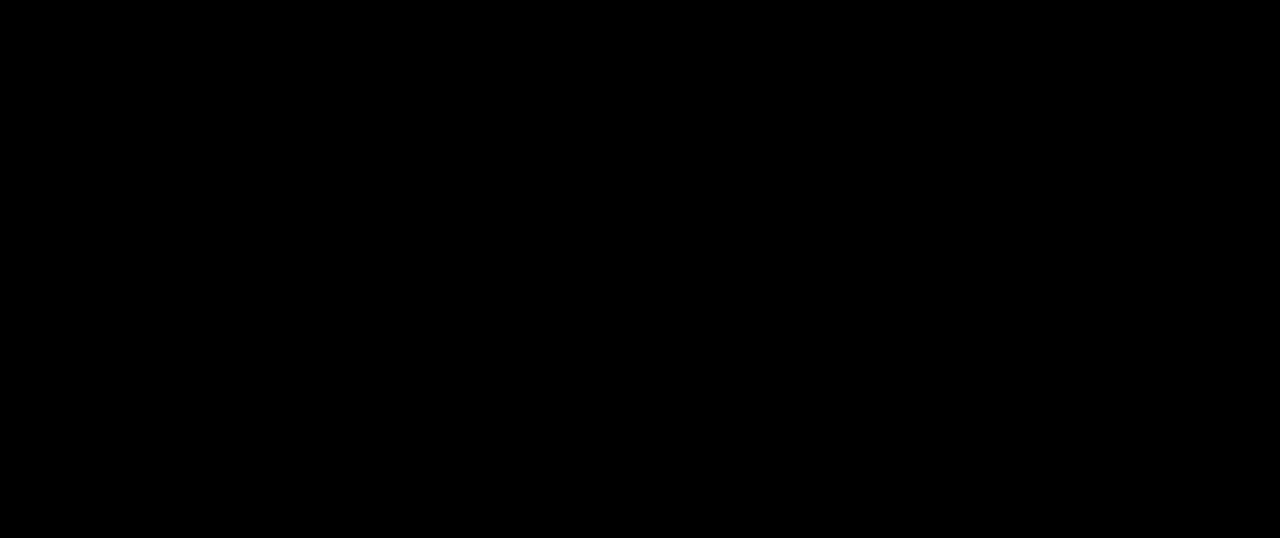
==== commit a6634518: "Update about-us.html" ====
--- a/about-us.html
+++ b/about-us.html
@@ -11,13 +11,10 @@
 </head>
 <body>
 
+    <!-- HEADER MOBILE -->
     <header class="mobile-header">
         <a href="index.html" class="logo-mobile">
-            <svg viewBox="0 0 100 30" xmlns="http://www.w3.org/2000/svg">
-                <path d="M10 15 Q50 -5 90 15 Q50 35 10 15 Z" fill="#111"/>
-                <path d="M20 15 Q50 5 80 15 Q50 25 20 15 Z" fill="#e5e5e5"/>
-                <path d="M30 15 Q50 10 70 15 Q50 20 30 15 Z" fill="#111"/>
-            </svg>
+            <img src="logo.png" alt="Aquaria Logo">
         </a>
         
         <div class="hamburger-menu" id="hamburger-menu">
@@ -27,20 +24,17 @@
         </div>
     </header>
 
+    <!-- SIDEBAR DESKTOP -->
     <aside class="sidebar">
         <div class="menu-arrow"></div>
 
         <a href="index.html" class="logo desktop-logo">
-            <svg viewBox="0 0 100 30" xmlns="http://www.w3.org/2000/svg">
-                <path d="M10 15 Q50 -5 90 15 Q50 35 10 15 Z" fill="#111"/>
-                <path d="M20 15 Q50 5 80 15 Q50 25 20 15 Z" fill="#e5e5e5"/>
-                <path d="M30 15 Q50 10 70 15 Q50 20 30 15 Z" fill="#111"/>
-            </svg>
+            <img src="logo.png" alt="Aquaria Logo">
         </a>
 
         <div class="mobile-menu-header">
             <div class="mobile-menu-title">Menu</div>
-            <a href="#" class="mobile-lang-switch">Eng-Ita</a>
+            <!-- Scritta Eng-Ita rimossa da qui -->
         </div>
 
         <nav class="nav-menu">
@@ -103,13 +97,10 @@
 
         <!-- INIZIO FOOTER -->
         <footer class="site-footer">
-            <div class="footer-logo">
-                <svg viewBox="0 0 100 30" xmlns="http://www.w3.org/2000/svg">
-                    <path d="M10 15 Q50 -5 90 15 Q50 35 10 15 Z" fill="#fff"/>
-                    <path d="M20 15 Q50 5 80 15 Q50 25 20 15 Z" fill="#000"/>
-                    <path d="M30 15 Q50 10 70 15 Q50 20 30 15 Z" fill="#fff"/>
-                </svg>
-            </div>
+            <!-- Il logo del footer ora è un tag <a> e ha la classe invert-logo -->
+            <a href="index.html" class="footer-logo">
+                <img src="logo.png" alt="Aquaria Logo" class="invert-logo">
+            </a>
             
             <div class="footer-col">
                 Cultural Hub<br>
@@ -137,6 +128,6 @@
         <!-- FINE FOOTER -->
     </main>
 
-    <script src="script.js?v=3"></script>
+    <script src="script.js?v=4"></script>
 </body>
 </html>
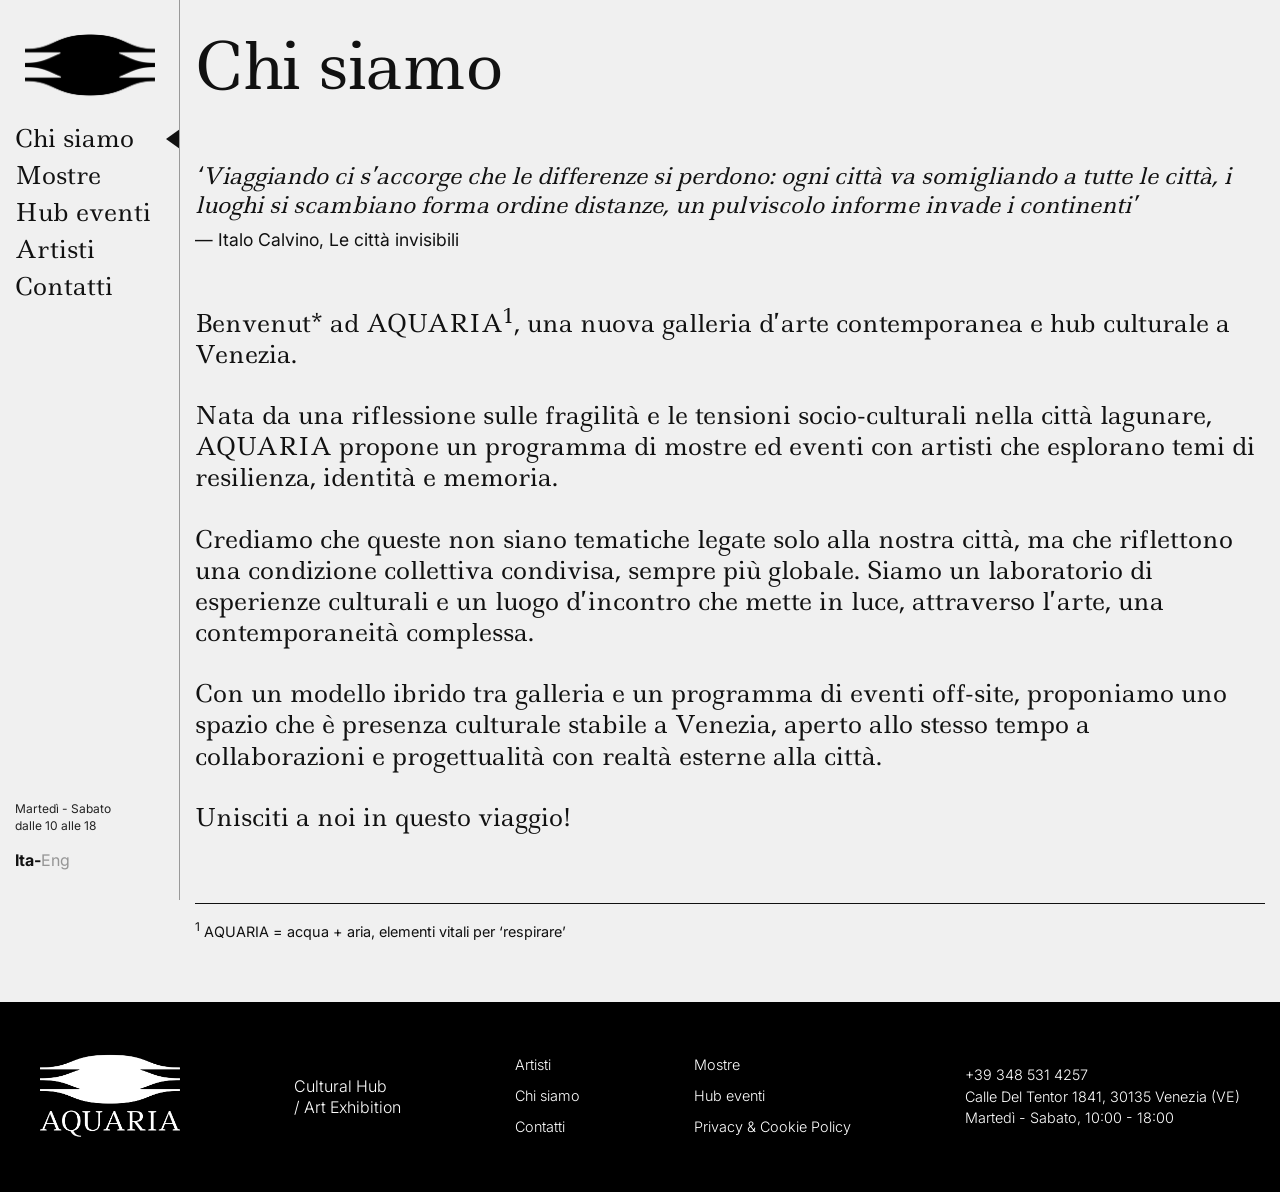
==== commit aef73c19: "Update about-us.html" ====
--- a/about-us.html
+++ b/about-us.html
@@ -11,7 +11,6 @@
 </head>
 <body>
 
-    <!-- HEADER MOBILE -->
     <header class="mobile-header">
         <a href="index.html" class="logo-mobile">
             <img src="logo.png" alt="Aquaria Logo">
@@ -24,110 +23,175 @@
         </div>
     </header>
 
-    <!-- SIDEBAR DESKTOP -->
     <aside class="sidebar">
-        <div class="menu-arrow"></div>
-
-        <a href="index.html" class="logo desktop-logo">
+        <a href="index.html" class="desktop-logo">
             <img src="logo.png" alt="Aquaria Logo">
         </a>
 
         <div class="mobile-menu-header">
             <div class="mobile-menu-title">Menu</div>
-            <!-- Scritta Eng-Ita rimossa da qui -->
+            <div class="lang-switch mobile-lang">
+                <span class="lang-it active">Ita</span>-<span class="lang-en">Eng</span>
+            </div>
         </div>
 
         <nav class="nav-menu">
             <ul>
-                <li><a href="Exhibitions.html">Exhibitions</a></li>
-                <li><a href="hub-events.html">Hub Events</a></li>
-                <li><a href="artists.html">Artists</a></li>
-                <li><a href="about-us.html">About Us</a></li>
-                <li><a href="contacts.html">Contacts</a></li>
+                <li>
+                    <a href="about-us.html">
+                        <span class="it-only">Chi siamo</span>
+                        <span class="en-only">About us</span>
+                    </a>
+                </li>
+                <li>
+                    <a href="Exhibitions.html">
+                        <span class="it-only">Mostre</span>
+                        <span class="en-only">Exhibitions</span>
+                    </a>
+                </li>
+                <li>
+                    <a href="hub-events.html">
+                        <span class="it-only">Hub eventi</span>
+                        <span class="en-only">Hub events</span>
+                    </a>
+                </li>
+                <li>
+                    <a href="artists.html">
+                        <span class="it-only">Artisti</span>
+                        <span class="en-only">Artists</span>
+                    </a>
+                </li>
+                <li>
+                    <a href="contacts.html">
+                        <span class="it-only">Contatti</span>
+                        <span class="en-only">Contact us</span>
+                    </a>
+                </li>
             </ul>
         </nav>
+        
+        <div class="hours">
+            <span class="it-only">Martedì - Sabato<br>dalle 10 alle 18</span>
+            <span class="en-only">Tuesday - Saturday<br>10am to 6pm</span>
+        </div>
 
-        <div class="hours">
-            Martedì - Domenica<br>
-            dalle 10 alle 18
+        <div class="lang-switch desktop-lang">
+            <span class="lang-it active">Ita</span>-<span class="lang-en">Eng</span>
         </div>
     </aside>
 
     <main class="main-content">
         <header class="content-header" style="margin-bottom: 40px;">
-            <h1 class="main-title">About us!</h1>
+            <h1 class="main-title">
+                <span class="it-only">Chi siamo</span>
+                <span class="en-only">About us</span>
+            </h1>
         </header>
         
-       <div class="about-text">
-            <!-- INIZIO BLOCCO CITAZIONE HERO -->
+        <div class="about-text">
             <div class="hero-quote">
-                <p style="font-style: italic; font-size: 1.4rem; line-height: 1.3; margin-bottom: 0;">
+                <p class="it-only" style="font-style: italic; font-size: 1.4rem; line-height: 1.3; margin-bottom: 0;">
                     ‘Viaggiando ci s’accorge che le differenze si perdono: ogni città va somigliando a tutte le città, i luoghi si scambiano forma ordine distanze, un pulviscolo informe invade i continenti’<br>
                     <span style="font-size: 1.1rem; font-family: var(--font-sans); font-style: normal; display: inline-block; margin-top: 10px;">— Italo Calvino, Le città invisibili</span>
                 </p>
+                <p class="en-only" style="font-style: italic; font-size: 1.4rem; line-height: 1.3; margin-bottom: 0;">
+                    ‘Traveling, you realize that differences are lost: each city takes to resembling all cities, places exchange their form, order, distances, a shapeless dust invades the continents’<br>
+                    <span style="font-size: 1.1rem; font-family: var(--font-sans); font-style: normal; display: inline-block; margin-top: 10px;">— Italo Calvino, Invisible Cities</span>
+                </p>
             </div>
-            <!-- FINE BLOCCO CITAZIONE HERO -->
 
-            <!-- Testo principale -->
-            <p style="margin-bottom: 30px;">
-                Benvenut* ad AQUARIA<sup>1</sup>, una nuova galleria d’arte contemporanea e hub culturale a Venezia.
-            </p>
-            
-            <p style="margin-bottom: 30px;">
-                Nata da una riflessione sulle fragilità e le tensioni socio-culturali nella città lagunare, AQUARIA propone un programma di mostre ed eventi con artisti che esplorano temi di resilienza, identità e memoria.
-            </p>
-            
-            <p style="margin-bottom: 30px;">
-                Crediamo che queste non siano tematiche legate solo alla nostra città, ma che riflettono una condizione collettiva condivisa, sempre più globale. Siamo un laboratorio di esperienze culturali e un luogo d’incontro che mette in luce, attraverso l’arte, una contemporaneità complessa.
-            </p>
-            
-            <p style="margin-bottom: 30px;">
-                Con un modello ibrido tra galleria e un programma di eventi off-site, proponiamo uno spazio che è presenza culturale stabile a Venezia, aperto allo stesso tempo a collaborazioni e progettualità con realtà esterne alla città.
-            </p>
-            
-            <p style="margin-bottom: 70px;">
-                Unisciti a noi in questo viaggio!
-            </p>
+            <div class="it-only">
+                <p style="margin-bottom: 30px;">
+                    Benvenut* ad AQUARIA<sup>1</sup>, una nuova galleria d’arte contemporanea e hub culturale a Venezia.
+                </p>
+                <p style="margin-bottom: 30px;">
+                    Nata da una riflessione sulle fragilità e le tensioni socio-culturali nella città lagunare, AQUARIA propone un programma di mostre ed eventi con artisti che esplorano temi di resilienza, identità e memoria.
+                </p>
+                <p style="margin-bottom: 30px;">
+                    Crediamo che queste non siano tematiche legate solo alla nostra città, ma che riflettono una condizione collettiva condivisa, sempre più globale. Siamo un laboratorio di esperienze culturali e un luogo d’incontro che mette in luce, attraverso l’arte, una contemporaneità complessa.
+                </p>
+                <p style="margin-bottom: 30px;">
+                    Con un modello ibrido tra galleria e un programma di eventi off-site, proponiamo uno spazio che è presenza culturale stabile a Venezia, aperto allo stesso tempo a collaborazioni e progettualità con realtà esterne alla città.
+                </p>
+                <p style="margin-bottom: 70px;">
+                    Unisciti a noi in questo viaggio!
+                </p>
+                <p style="font-size: 0.9rem; font-family: var(--font-sans); border-top: 1px solid #111; padding-top: 15px; margin-bottom: 0;">
+                    <sup>1</sup> AQUARIA = acqua + aria, elementi vitali per ‘respirare’
+                </p>
+            </div>
 
-            <!-- Nota a piè di pagina -->
-            <p style="font-size: 0.9rem; font-family: var(--font-sans); border-top: 1px solid #111; padding-top: 15px; margin-bottom: 0;">
-                <sup>1</sup> AQUARIA = acqua + aria, elementi vitali per ‘respirare’
-            </p>
+            <div class="en-only">
+                <p style="margin-bottom: 30px;">
+                    Welcome to AQUARIA<sup>1</sup>, a new contemporary art gallery and cultural hub in Venice.
+                </p>
+                <p style="margin-bottom: 30px;">
+                    Born from a reflection on the frailties and socio-cultural tensions in the lagoon city, AQUARIA proposes a program of exhibitions and events with artists exploring themes of resilience, identity, and memory.
+                </p>
+                <p style="margin-bottom: 30px;">
+                    We believe that these issues are not only tied to our city, but reflect a shared, increasingly global collective condition. We are a laboratory of cultural experiences and a meeting place that highlights, through art, a complex contemporaneity.
+                </p>
+                <p style="margin-bottom: 30px;">
+                    With a hybrid model between a gallery and an off-site event program, we offer a space that is a permanent cultural presence in Venice, while remaining open to collaborations and projects with realities outside the city.
+                </p>
+                <p style="margin-bottom: 70px;">
+                    Join us on this journey!
+                </p>
+                <p style="font-size: 0.9rem; font-family: var(--font-sans); border-top: 1px solid #111; padding-top: 15px; margin-bottom: 0;">
+                    <sup>1</sup> AQUARIA = water + air, vital elements to ‘breathe’
+                </p>
+            </div>
         </div>
 
-        <!-- INIZIO FOOTER -->
-        <footer class="site-footer">
-            <!-- Il logo del footer ora è un tag <a> e ha la classe invert-logo -->
-            <a href="index.html" class="footer-logo">
-                <img src="logo.png" alt="Aquaria Logo" class="invert-logo">
-            </a>
-            
+          <footer class="site-footer">
             <div class="footer-col">
-                Cultural Hub<br>
-                / Art Exhibition
+                <a href="index.html" class="footer-logo">
+                    <img src="logo_footer.png" alt="Aquaria Logo Footer" class="invert-logo">
+                </a>
             </div>
-            
+
             <div class="footer-col">
-                <a href="artists.html">Artists</a><br>
-                <a href="about-us.html">About us</a><br>
-                <a href="contacts.html">Contacts</a>
+                <div style="font-family: var(--font-sans); font-size: 1rem; line-height: 1.3;">
+                    Cultural Hub<br>/ Art Exhibition
+                </div>
             </div>
-            
-            <div class="footer-col">
-                <a href="Exhibitions.html">Exhibitions</a><br>
-                <a href="hub-events.html">Hub events</a><br>
-                <a href="#">Terms&Condition</a>
+
+            <div class="footer-col" style="gap: 12px;">
+                <a href="artists.html">
+                    <span class="it-only">Artisti</span>
+                    <span class="en-only">Artists</span>
+                </a>
+                <a href="about-us.html">
+                    <span class="it-only">Chi siamo</span>
+                    <span class="en-only">About us</span>
+                </a>
+                <a href="contacts.html">
+                    <span class="it-only">Contatti</span>
+                    <span class="en-only">Contacts</span>
+                </a>
             </div>
-            
-            <div class="footer-col">
-                +39 34251 00208<br>
-                Calle Del Tentor, 1841, 30135 Venezia VE<br>
-                Martedì - Domenica, 10am-6pm
+
+            <div class="footer-col" style="gap: 12px;">
+                <a href="Exhibitions.html">
+                    <span class="it-only">Mostre</span>
+                    <span class="en-only">Exhibitions</span>
+                </a>
+                <a href="hub-events.html">
+                    <span class="it-only">Hub eventi</span>
+                    <span class="en-only">Hub events</span>
+                </a>
+                <a href="privacy.html">Privacy & Cookie Policy</a>
+            </div>
+
+            <div class="footer-col" style="line-height: 1.5;">
+                +39 348 531 4257<br>
+                Calle Del Tentor 1841, 30135 Venezia (VE)<br>
+                <span class="it-only">Martedì - Sabato, 10:00 - 18:00</span>
+                <span class="en-only">Tuesday - Saturday, 10am - 6pm</span>
             </div>
         </footer>
-        <!-- FINE FOOTER -->
     </main>
 
-    <script src="script.js?v=4"></script>
+    <script src="script.js?v=5"></script>
 </body>
 </html>
--- a/style.css
+++ b/style.css
@@ -2,7 +2,7 @@
 :root {
     --bg-color: #f0f0f0; 
     --text-color: #111;
-    --sidebar-width: 140px; 
+    --sidebar-width: 180px; 
     --font-serif: 'Ledger', serif;
     --font-sans: 'Inter', sans-serif;
 }
@@ -16,25 +16,74 @@
     width: var(--sidebar-width); position: fixed; top: 0; left: 0; height: 100vh;
     border-right: 1px solid #999; padding: 40px 15px 30px 15px; display: flex; flex-direction: column;
     background-color: var(--bg-color); z-index: 100;
-}
+    overflow-y: auto; 
+}
+
 .menu-arrow {
     position: absolute; right: -1px; top: 0; width: 0; height: 0; 
-    border-top: 6px solid transparent; border-bottom: 6px solid transparent; border-right: 8px solid #111; 
+    border-top: 10px solid transparent; 
+    border-bottom: 10px solid transparent; 
+    border-right: 14px solid #111; 
     transform: translateY(-50%); transition: top 0.25s cubic-bezier(0.25, 1, 0.5, 1), opacity 0.2s ease; 
     pointer-events: none; opacity: 0; 
 }
 .menu-arrow.show { opacity: 1; }
 
-.desktop-logo { display: block; margin-bottom: 68px; width: 100%; max-width: 80px; }
-.desktop-logo img, .desktop-logo svg { width: 100%; height: auto; display: block; }
+/* ========================================================= */
+/* === COMANDI MANUALI: ALLINEAMENTO LOGO E MENÙ         === */
+/* ========================================================= */
+.desktop-logo { 
+    display: block; width: 150%; max-width: 130px; flex-shrink: 0;
+    margin-left: auto; margin-right: auto;
+    margin-top: -40px; margin-bottom: 6px; 
+}
+.desktop-logo img { 
+    width: 100%; 
+    height: auto; 
+    display: block; 
+    object-fit: contain; 
+    /* Aggiunge la transizione fluida per grandezza e trasparenza */
+    transition: transform 0.4s cubic-bezier(0.25, 1, 0.5, 1); 
+}
+
+/* 👇 L'effetto al passaggio del mouse 👇 */
+.desktop-logo:hover img { 
+    transform: scale(1.08); /* Lo ingrandisce dell'8% */
+    
+}
+
+/* 👇👇👇 MODIFICA EVIDENZIATA: ALTEZZA MENU 👇👇👇 */
+.nav-menu { 
+    margin-top: -14px; /* Modifica questo numero per far salire/scendere il menù */
+}
+/* 👆👆👆 --------------------------------- 👆👆👆 */
+
 
 .nav-menu ul { list-style: none; }
 .nav-menu li { margin-bottom: 4px; }
-.nav-menu a { text-decoration: none; color: var(--text-color); font-family: var(--font-serif); font-size: 1.1rem; transition: color 0.2s ease; display: inline-block; width: 100%; }
+.nav-menu a { 
+    text-decoration: none; color: var(--text-color); font-family: var(--font-serif); 
+    font-size: 1.5rem; transition: color 0.2s ease; display: inline-block; width: 100%; 
+}
 .nav-menu a:hover, .nav-menu a.active { color: #111; }
 
+/* ========================================================= */
+/* === STILI TASTO LINGUA ENG-ITA (Desktop & Mobile)     === */
+/* ========================================================= */
+.lang-switch { font-family: var(--font-sans); font-weight: 700; font-size: 1rem; color: var(--text-color); cursor: pointer; }
+.lang-switch span { transition: opacity 0.2s ease, font-weight 0.2s ease; }
+.lang-switch span:not(.active) { opacity: 0.4; font-weight: 400; }
+.lang-switch span:hover { opacity: 1; }
+
+.desktop-lang { margin-top: 5px; margin-bottom: 0; }
+.mobile-lang { margin-bottom: 4px; }
+body.hub-page .lang-switch { color: #0000ff; }
+
+@media (max-width: 768px) { .desktop-lang { display: none; } }
+@media (min-width: 769px) { .mobile-lang { display: none; } }
+
 .mobile-menu-header { display: none; }
-.hours { margin-top: auto; font-family: var(--font-sans); font-size: 0.75rem; line-height: 1.4; color: #222; margin-bottom: 10px; white-space: nowrap; }
+.hours { margin-top: auto; font-family: var(--font-sans); font-size: 0.75rem; line-height: 1.4; color: #222; margin-bottom: 10px; white-space: nowrap; flex-shrink: 0; }
 
 /* === HEADER MOBILE E HAMBURGER === */
 .mobile-header { display: none; }
@@ -46,27 +95,12 @@
 
 /* === MAIN CONTENT === */
 .main-content { 
-    margin-left: var(--sidebar-width); 
-    flex: 1; 
-    padding: 40px 15px 0 15px; 
-    display: flex; 
-    flex-direction: column; 
-    min-height: 100vh; 
+    margin-left: var(--sidebar-width); flex: 1; padding: 40px 15px 0 15px; display: flex; flex-direction: column; 
+    min-height: calc(100vh + 180px); 
 }
 
 .content-header { display: flex; justify-content: space-between; align-items: flex-start; margin-bottom: 40px; padding-top: 0; }
-
-.main-title { 
-    font-family: var(--font-serif); 
-    font-size: 4rem; 
-    line-height: 0.8; 
-    margin-bottom: 0; 
-    letter-spacing: -0.02em; 
-    font-weight: 300; 
-    -webkit-font-smoothing: antialiased; 
-    -moz-osx-font-smoothing: grayscale;
-}
-
+.main-title { font-family: var(--font-serif); font-size: 4rem; line-height: 0.8; margin-bottom: 0; letter-spacing: -0.02em; font-weight: 300; -webkit-font-smoothing: antialiased; -moz-osx-font-smoothing: grayscale; }
 .events-link { font-family: var(--font-sans); font-size: 1.1rem; color: var(--text-color); text-decoration: none; margin-top: 5px; }
 .events-link:hover { text-decoration: underline; }
 
@@ -74,93 +108,60 @@
 .gallery { display: flex; flex-direction: column; width: 100%; padding-bottom: 50px; }
 .gallery-link { display: block; width: 100%; position: relative; margin-bottom: 0; }
 .gallery img { width: 100%; height: auto; display: block; border-radius: 8px; object-fit: cover; }
-
-.gallery-overlay { 
-    display: none; 
-    position: absolute; 
-    top: 50%; 
-    left: 50%; 
-    transform: translate(-50%, -50%); 
-    z-index: 10; 
-    text-align: center; 
-    width: 90%; 
-}
-
+.gallery-overlay { display: none; position: absolute; top: 50%; left: 50%; transform: translate(-50%, -50%); z-index: 10; text-align: center; width: 90%; }
 .g-date { 
-    background-color: white; 
+    background-color: #fff; 
+    color: #111; 
     padding: 3px 8px; 
     font-family: var(--font-sans); 
     font-size: 0.8rem; 
-    color: #111; 
     white-space: nowrap;
     display: table; 
     margin: 0 auto; 
 }
 
 .g-artist { 
+    background-color: #fff; 
+    color: #111; 
     font-family: var(--font-sans); 
     font-size: 0.9rem; 
     font-weight: 400; 
     text-transform: uppercase; 
-    color: #111; 
     display: inline; 
-    background-color: white; 
     padding: 4px 8px; 
     line-height: 1.6; 
     box-decoration-break: clone;
     -webkit-box-decoration-break: clone; 
 }
-
-/* ========================================================= */
 /* === OVERRIDE HOME PAGE FULL SCREEN (Desktop & Mobile) === */
-/* ========================================================= */
 body.home-page .main-content { padding: 0 !important; display: block !important; } 
 body.home-page .content-header { display: none !important; } 
-body.home-page .gallery { display: flex !important; flex-direction: column !important; padding-bottom: 0 !important; width: 100% !important; } 
-
-body.home-page .gallery-link { 
-    display: block !important; 
-    height: 98vh !important; 
-    min-height: 98vh !important; 
-    max-height: 98vh !important; 
-    width: 100% !important; 
-    position: relative !important;
-    flex: 0 0 98vh !important; 
-    overflow: hidden !important;
-} 
-
+body.home-page .gallery { display: flex !important; flex-direction: column !important; padding-bottom: 0 !important; width: 100% !important; min-height: 100vh !important; } 
+body.home-page .gallery-link { display: block !important; height: 98vh !important; min-height: 98vh !important; max-height: 98vh !important; width: 100% !important; position: relative !important; flex: 0 0 98vh !important; overflow: hidden !important; } 
 body.home-page .gallery img { display: block !important; border-radius: 0 !important; height: 100% !important; width: 100% !important; object-fit: cover !important; } 
 body.home-page .gallery-overlay { display: block !important; }
 
-/* === ALTRE PAGINE E FISARMONICA === */
-.about-text { font-family: var(--font-serif); font-size: 1.8rem; line-height: 1.1; color: var(--text-color); margin-bottom: 80px; }
-
-/* === BLOCCO CITAZIONE ABOUT US === */
-.hero-quote {
-    display: flex;
-    flex-direction: column;
-    justify-content: center; /* Centra verticalmente il testo */
-    min-height: 75vh; /* Spinge il resto del contenuto fuori dallo schermo iniziale */
-    padding-top: 2vh; /* Respiro dal titolo */
-}
-
-.hero-quote p {
-    margin-bottom: 0; 
-}
-
-.events-list { width: 100%; border-bottom: 1px solid #111; margin-bottom: 80px; }
+/* === ALTRE PAGINE === */
+.about-text { font-family: var(--font-serif); font-size: 1.5rem; line-height: 1.3; color: var(--text-color); margin-bottom: 60px; }
+.hero-quote { display: flex; flex-direction: column; justify-content: center; margin-top: 30px; margin-bottom: 50px; }
+.hero-quote p { margin-bottom: 0; }
+
+/* === REGOLE FISARMONICA (FIX RIGA INFERIORE E FOOTER) === */
+.events-list { width: 100%; margin-bottom: 60px; border-bottom: none !important; }
 .event-item { width: 100%; }
-
+.event-item:last-child { border-bottom: 1px solid #111; }
 .event-header { display: grid; grid-template-columns: 140px 2fr 1fr 80px; padding: 20px 0; cursor: pointer; border-top: 1px solid #111; align-items: start; transition: background-color 0.2s ease; }
 .event-item:first-child .event-header { border-top: none; padding-top: 0; }
 .event-header:hover { background-color: rgba(0,0,0,0.03); }
-
 .e-date { font-family: var(--font-sans); font-size: 1rem; font-weight: 600; line-height: 1.3; }
 .e-title { font-family: var(--font-serif); font-size: 1.35rem; line-height: 1.2; }
 .e-loc { font-family: var(--font-sans); font-size: 0.7rem; text-transform: uppercase; line-height: 1.3; color: #333; }
-
 .event-details { max-height: 0; overflow: hidden; opacity: 0; padding: 0; display: grid; grid-template-columns: 140px 2fr 1fr 80px; transition: 0.5s ease; }
-.event-item.open .event-details { max-height: 1500px; opacity: 1; padding: 20px 0; }
+.event-item.open .event-details { 
+    max-height: 1500px; 
+    opacity: 1; 
+    padding: 20px 0 0 0; /* Questo azzera il padding inferiore e fa toccare l'immagine alla riga! */
+}
 .e-desc { grid-column: 1 / 3; padding-right: 60px; display: flex; flex-direction: column; }
 .e-desc p { font-family: var(--font-serif); font-size: 0.95rem; line-height: 1.15; margin-bottom: 25px; }
 .buy-tickets { font-family: var(--font-sans); font-weight: 600; font-size: 1rem; color: #111; text-decoration: none; margin-top: auto; margin-bottom: 20px; }
@@ -174,103 +175,99 @@
 .a-name { font-family: var(--font-sans); font-size: 1.1rem; font-weight: 600; }
 .a-category { font-family: var(--font-serif); font-size: 1.1rem; }
 .a-date { font-family: var(--font-serif); font-size: 1.1rem; text-align: right; }
-
 .a-desc { grid-column: 1 / 3; padding-right: 60px; display: flex; flex-direction: column; }
 .a-desc p { font-family: var(--font-sans); font-size: 0.95rem; line-height: 1.3; margin-bottom: 20px; }
 .a-image { grid-column: 3 / 5; display: flex; }
 .a-image img { width: 100%; height: 100%; min-height: 400px; object-fit: cover; display: block; }
 
 /* === TEMA BLU PER HUB EVENTS === */
-body.hub-page .main-title, body.hub-page .e-date, body.hub-page .e-title, body.hub-page .e-loc, body.hub-page .buy-tickets, body.hub-page .event-header::after { color: #0000ff; }
-body.hub-page .events-list, body.hub-page .event-header { border-color: #0000ff; }
+body.hub-page, body.hub-page .main-title, body.hub-page .e-date, body.hub-page .e-title, body.hub-page .e-loc, body.hub-page .e-desc p, body.hub-page .buy-tickets, body.hub-page .events-link, body.hub-page .event-header::after { color: #0000ff; }
+body.hub-page .nav-menu a, body.hub-page .nav-menu a:hover, body.hub-page .nav-menu a.active, body.hub-page .hours, body.hub-page .mobile-menu-title { color: #0000ff; }
+body.hub-page .event-header { border-color: #0000ff; } 
 body.hub-page .event-item:first-child .event-header { border-top: none; }
+body.hub-page .event-item:last-child { border-bottom-color: #0000ff; } 
+body.hub-page .sidebar { border-right-color: #0000ff; }
+body.hub-page .menu-arrow { border-right-color: #0000ff; }
+body.hub-page .hamburger-menu span { background-color: #0000ff; }
 body.hub-page .buy-tickets:hover, body.hub-page .events-link:hover { color: #0000aa; }
-
-/* ========================================================= */
-/* === FOOTER NERO (Desktop & Mobile)                    === */
-/* ========================================================= */
-.site-footer {
-    background-color: #000; color: #fff; padding: 35px 40px; display: flex; justify-content: space-between; align-items: center; 
-    font-family: var(--font-sans); font-size: 0.9rem; line-height: 1.3; font-weight: 300; -webkit-font-smoothing: antialiased; -moz-osx-font-smoothing: grayscale;
-    position: relative; z-index: 105; margin-top: auto; margin-left: calc(-1 * var(--sidebar-width) - 15px); margin-right: -15px; 
-    align-self: stretch; flex-shrink: 0; 
-}
-
+body.hub-page .desktop-logo img, body.hub-page .logo-mobile img { filter: invert(16%) sepia(99%) saturate(7404%) hue-rotate(238deg) brightness(104%) contrast(148%); }
+
+/* === FOOTER NERO (Desktop & Mobile) === */
+.site-footer { background-color: #000; color: #fff; padding: 25px 40px; display: flex; justify-content: space-between; align-items: center; font-family: var(--font-sans); font-size: 0.9rem; line-height: 1.3; font-weight: 300; -webkit-font-smoothing: antialiased; -moz-osx-font-smoothing: grayscale; position: relative; z-index: 105; margin-top: auto; margin-left: calc(-1 * var(--sidebar-width) - 15px); margin-right: -15px; align-self: stretch; flex-shrink: 0; }
 body.home-page .site-footer { margin-left: calc(-1 * var(--sidebar-width)); margin-right: 0; margin-top: 0; }
-.footer-logo { width: 140px; }
-.footer-logo svg { width: 100%; height: auto; display: block; }
+.footer-logo { width: 140px; display: block; }
+.footer-logo img { width: 100%; height: auto; display: block; object-fit: contain; }
+.invert-logo { filter: brightness(0) invert(1); }
 .footer-col { display: flex; flex-direction: column; }
-.footer-col a { color: #fff; text-decoration: none; transition: opacity 0.2s ease; font-weight: 300; }
+.footer-col a { color: #fff; text-decoration: none; transition: opacity 0.2s ease; font-weight: 300; display: inline-block; }
 .footer-col a:hover { opacity: 0.6; }
-
-/* ========================================================= */
-/* === MOBILE (Smartphone)                               === */
-/* ========================================================= */
+body.hub-page .site-footer, body.hub-page .site-footer .footer-col, body.hub-page .site-footer a { color: #fff !important; }
+body.hub-page .site-footer .invert-logo { filter: brightness(0) invert(1) !important; }
+
+/* === MOBILE (Smartphone) === */
 @media (max-width: 768px) {
     .mobile-header { display: flex; justify-content: space-between; align-items: center; position: fixed; top: 0; left: 0; width: 100%; height: 70px; background: var(--bg-color); z-index: 1002; padding: 0 20px; }
-    .logo-mobile { width: 70px; display: block; }
-    .logo-mobile img, .logo-mobile svg { width: 100%; height: auto; display: block; }
-    
+    /* Modifica questa parte nel blocco @media (max-width: 768px) */
+.logo-mobile { 
+    width: 180px;      /* Aumenta questo valore per ingrandire la larghezza */
+    height: 80px;      /* Imposta l'altezza uguale alla mobile-header */
+    display: flex;
+    align-items: center; 
+    margin-top: 0;
+} 
+
+.logo-mobile img { 
+    width: 100%; 
+    height: 100%; 
+    display: block; 
+    object-fit: contain; /* Mantiene le proporzioni senza distorcerlo */
+    object-position: left center; 
+}
+    .logo-mobile img { width: 100%; height: 100%; display: block; object-fit: contain; object-position: left center; }
     .sidebar { transform: translateX(-100%); width: 100%; padding: 90px 20px 30px 20px; transition: 0.3s ease; border-right: none; z-index: 1001; }
     .sidebar.open { transform: translateX(0); }
     .desktop-logo, .menu-arrow, .hours { display: none; }
-    
     .mobile-menu-header { display: flex; justify-content: space-between; align-items: flex-end; margin-bottom: 15px; }
     .mobile-menu-title { font-family: var(--font-serif); font-size: 2.8rem; line-height: 1; color: var(--text-color); }
-    
-    .mobile-lang-switch { font-family: var(--font-sans); font-weight: 600; font-size: 0.9rem; color: var(--text-color); text-decoration: none; margin-bottom: 4px; }
-
     .nav-menu ul { border-top: none; } 
     .nav-menu li { margin-bottom: 0; border-bottom: 1px solid #111; }
-    .nav-menu a { font-family: var(--font-sans); font-weight: 600; font-size: 1.1rem; padding: 15px 0; display: block; }
-
-    .main-content { margin-left: 0; padding: 100px 15px 0 15px; }
+    .nav-menu a { font-family: var(--font-sans); font-weight: 600; font-size: 1.2rem; padding: 15px 0; display: block; }
+    body.hub-page .nav-menu li { border-bottom-color: #0000ff; }
+    .main-content { margin-left: 0; padding: 100px 15px 0 15px; min-height: 100vh; }
     body.home-page .main-content { padding: 70px 0 0 0 !important; }
-    
     .content-header { flex-direction: column; margin-bottom: 45px; }
     .main-title { font-size: 1.8rem; }
     .events-link { display: none; } 
-    
-    .event-header { grid-template-columns: 75px 1fr 20px; gap: 10px; padding: 15px 0; align-items: start; }
-    .event-item:first-child .event-header, .event-item:first-child .artist-header { padding-top: 0; }
-    
+    .event-header { grid-template-columns: 75px 1fr 20px; gap: 10px; padding: 15px 0; }
+    .artist-header { grid-template-columns: 1fr 20px; gap: 10px; padding: 15px 0; align-items: start; } 
+    .e-loc { display: none; } 
     .e-date { font-size: 0.75rem; font-weight: 800; line-height: 1.2; } 
     .e-title { font-size: 0.85rem; line-height: 1.15; } 
-    .e-loc { display: none; } 
-    
-    .event-header::after { content: '+'; font-size: 1.3rem; font-weight: 300; font-family: var(--font-sans); justify-self: end; align-self: center; line-height: 0; }
-    .event-item.open .event-header::after { content: '−'; font-size: 1.6rem; }
-
+    .event-header::after, .artist-header::after { content: '+'; font-size: 1.3rem; font-weight: 300; font-family: var(--font-sans); justify-self: end; align-self: center; line-height: 0; }
+    .artist-header::after { grid-column: 2 / 3; grid-row: 1 / 3; }
+    .event-item.open .event-header::after, .event-item.open .artist-header::after { content: '−'; font-size: 1.6rem; }
     .event-item.open .event-details { display: flex; flex-direction: column; padding: 10px 0 20px 0; }
-    .e-desc { display: contents; }
-    .e-desc p { order: 1; padding: 0; margin-bottom: 15px; font-family: var(--font-sans); } 
-    .e-image { order: 2; width: 100%; margin-bottom: 0; } 
-    .e-image img { min-height: auto; border-radius: 0; } 
+    .e-desc, .a-desc { display: contents; }
+    .e-desc p, .a-desc p { order: 1; padding: 0; margin-bottom: 15px; font-family: var(--font-sans); } 
+    .e-image, .a-image { order: 2; width: 100%; margin-bottom: 0; } 
+    .e-image img, .a-image img { min-height: auto; border-radius: 0; } 
     .buy-tickets { order: 3; margin: 15px 0 0 0; font-size: 1.1rem; font-weight: 800; } 
-
-    .artist-header { grid-template-columns: 1fr auto; padding: 15px 0; align-items: start; }
+    .a-date { display: none; } 
     .a-name { font-size: 0.85rem; grid-column: 1 / 2; line-height: 1.15; } 
     .a-category { font-size: 0.75rem; grid-column: 1 / 2; grid-row: 2; color: #555; margin-top: 3px; }
-    .a-date { font-size: 0.75rem; grid-column: 2 / 3; grid-row: 1; text-align: right; }
-
-    .a-desc { display: contents; }
-    .a-desc p { order: 1; padding: 0; margin-bottom: 15px; font-family: var(--font-sans); } 
-    .a-image { order: 2; width: 100%; margin-bottom: 0; } 
-    .a-image img { min-height: auto; border-radius: 0; }
-
-    /* Fix altezza citazione About Us su Mobile */
-    .hero-quote {
-        min-height: 70vh; 
-    }
-
-    /* === RESPONSIVE FIX PER FOOTER MOBILE === */
+    .hero-quote { min-height: auto; margin-top: 10px; margin-bottom: 40px; }
+    .about-text { font-size: 1.3rem; margin-bottom: 50px; }
     .site-footer { display: grid; grid-template-columns: 1fr 1fr; gap: 30px 15px; padding: 40px 20px; margin-left: -15px; margin-right: -15px; margin-top: auto; align-self: stretch; }
     body.home-page .site-footer { margin-left: 0; margin-right: 0; }
     .footer-logo { grid-column: 1 / -1; width: 110px; }
     .footer-col:nth-child(2) { grid-column: 1 / -1; margin-bottom: -10px; }
     .footer-col:last-child { grid-column: 1 / -1; margin-top: 10px; text-wrap: pretty; font-size: 0.82rem; }
-
-    /* === RIPRISTINO ALTEZZA IMMAGINI HOME SU MOBILE === */
     body.home-page .gallery-link { height: 45vh !important; min-height: 45vh !important; max-height: 45vh !important; flex: none !important; } 
     body.home-page .gallery img { height: 100% !important; }
 }
+
+/* ========================================================= */
+/* === SISTEMA MULTILINGUA MANUALE                       === */
+/* ========================================================= */
+body:not(.lang-en) .en-only { display: none !important; }
+body.lang-en .it-only { display: none !important; }
